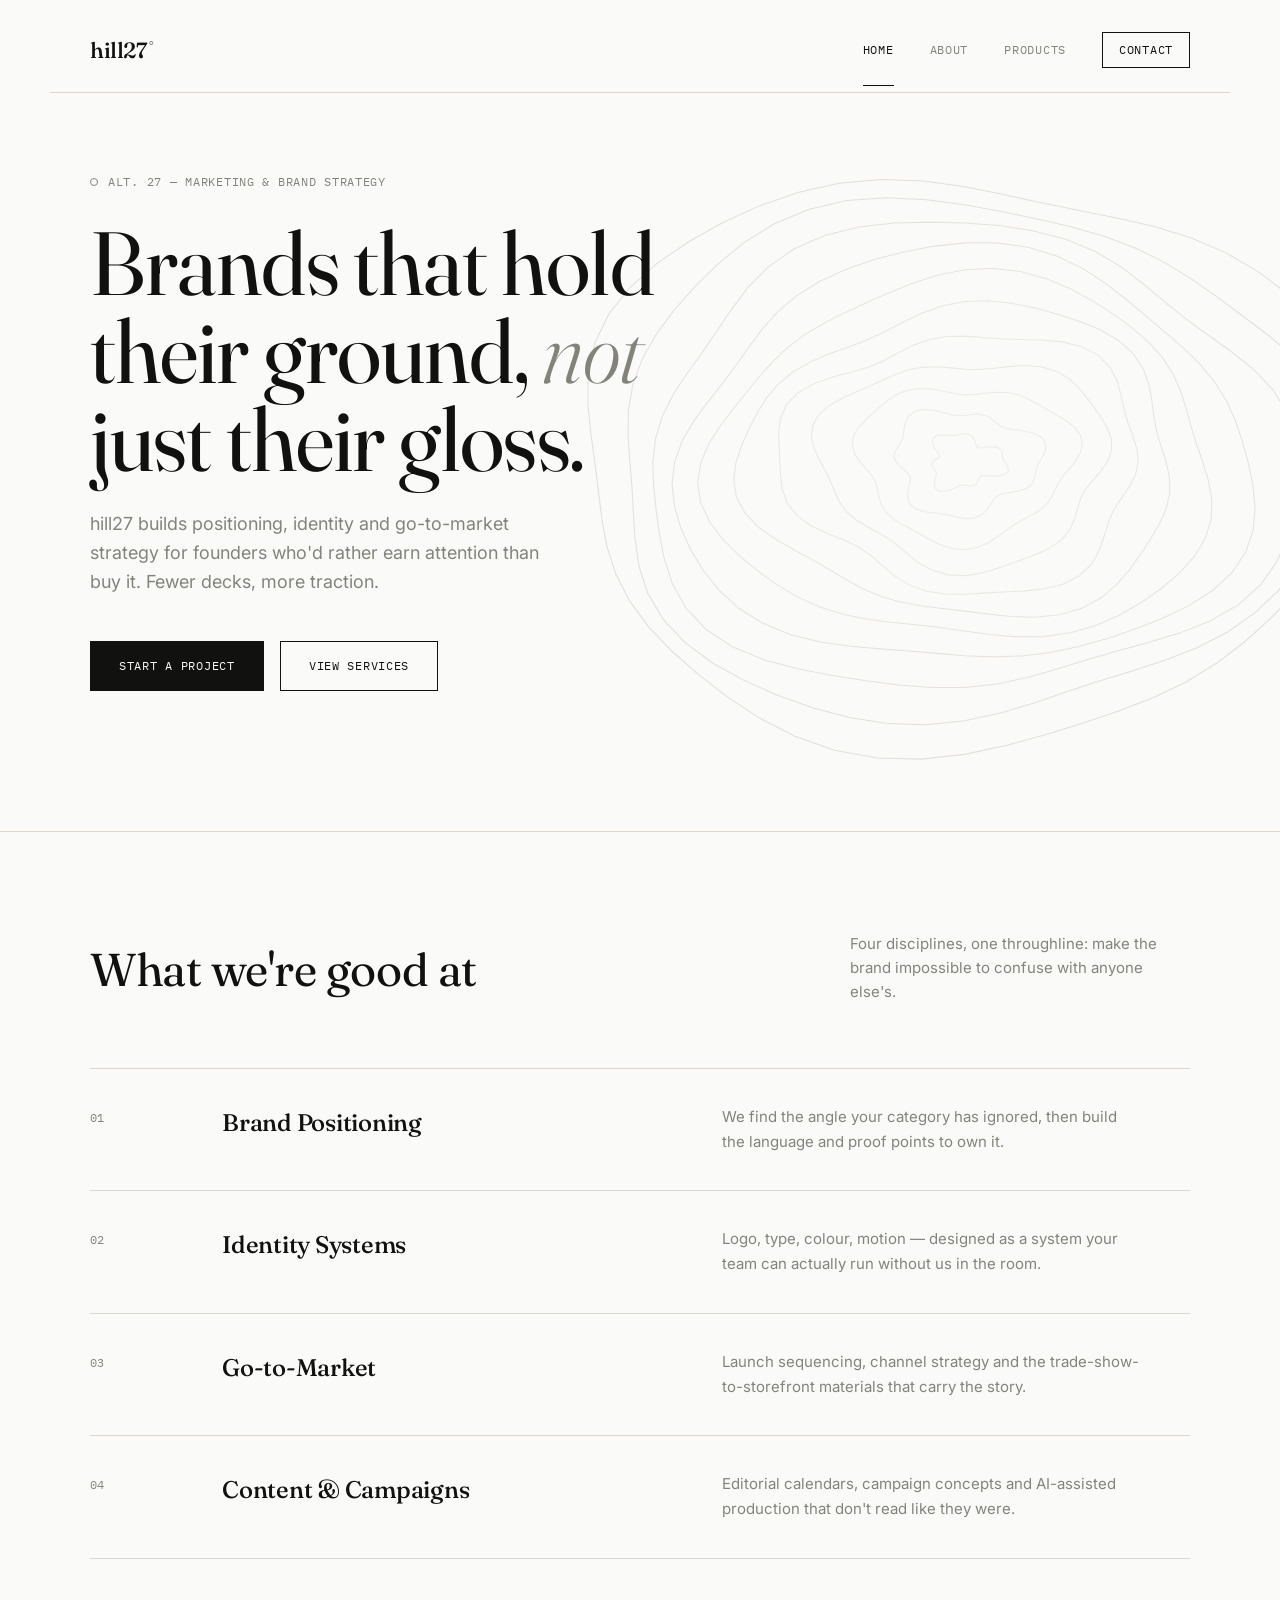
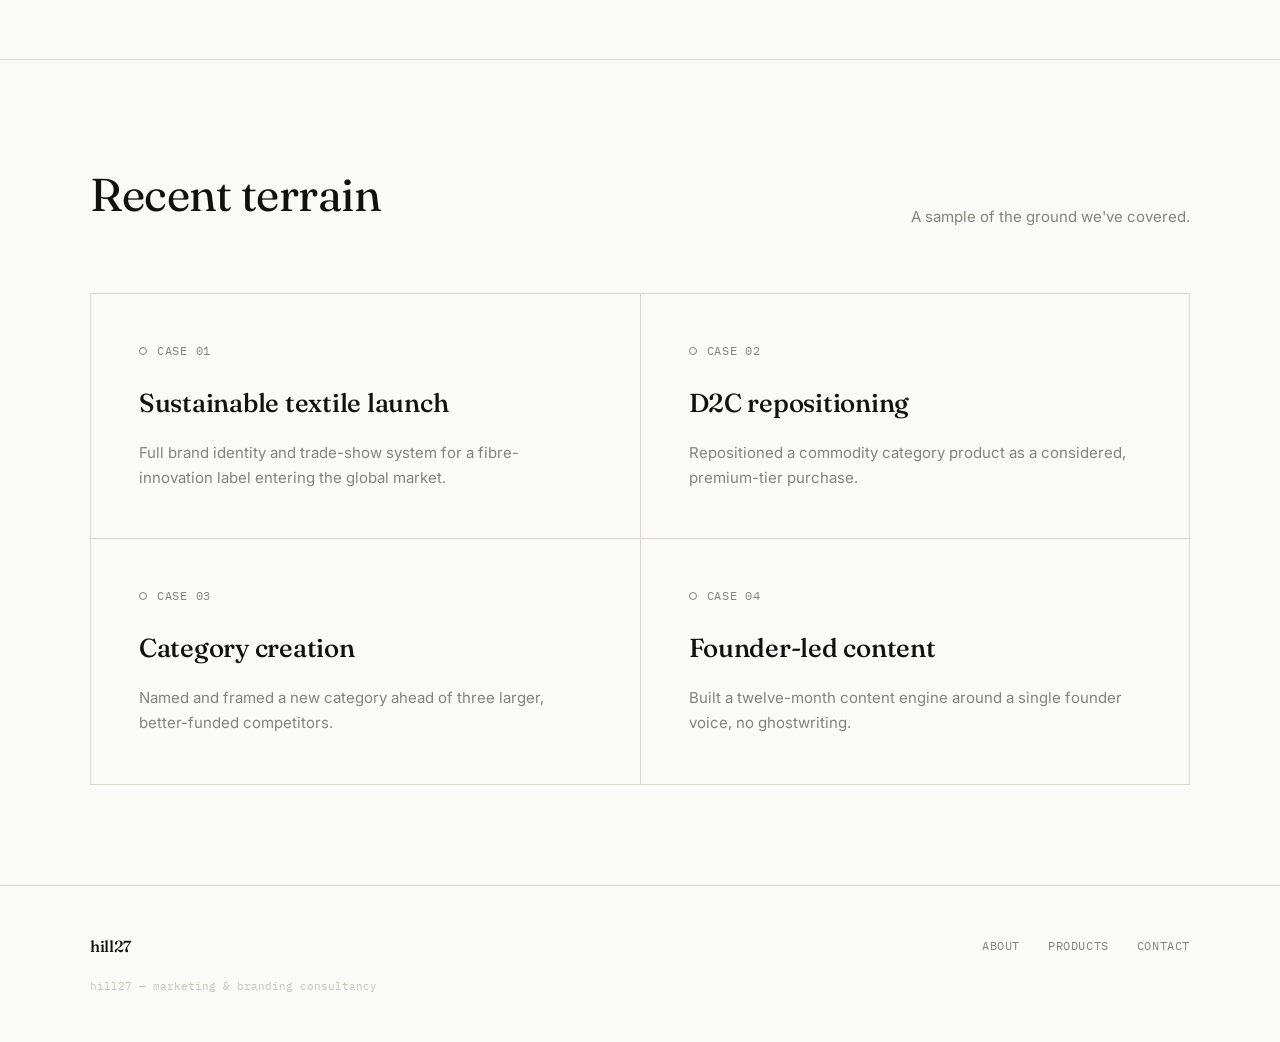
==== index.html @ 688a196d "Add files via upload" ====
<!DOCTYPE html>
<html lang="en">
<head>
<meta charset="UTF-8">
<meta name="viewport" content="width=device-width, initial-scale=1.0">
<title>hill27 — Marketing & Branding Consultancy</title>
<link rel="stylesheet" href="style.css">
</head>
<body>

<header>
  <div class="wrap header-row">
    <a href="index.html" class="mark">hill27<sup>°</sup></a>
    <nav>
      <a href="index.html" class="active">Home</a>
      <a href="about.html">About</a>
      <a href="products.html">Products</a>
      <a href="contact.html" class="cta">Contact</a>
    </nav>
  </div>
</header>

<section class="hero" style="border-top:none; padding-top:80px;">
  <div class="contours"></div>
  <div class="wrap hero-inner">
    <div class="elev">Alt. 27 — Marketing &amp; Brand Strategy</div>
    <h1>Brands that hold<br>their ground, <em>not</em><br>just their gloss.</h1>
    <p class="lede">hill27 builds positioning, identity and go-to-market strategy for founders who'd rather earn attention than buy it. Fewer decks, more traction.</p>
    <div class="hero-actions">
      <a href="contact.html" class="btn primary">Start a project</a>
      <a href="products.html" class="btn ghost">View services</a>
    </div>
  </div>
</section>

<section>
  <div class="wrap">
    <div class="section-head">
      <h2>What we're good at</h2>
      <p class="desc">Four disciplines, one throughline: make the brand impossible to confuse with anyone else's.</p>
    </div>
    <div class="rows">
      <div class="row">
        <div class="tag">01</div>
        <h3>Brand Positioning</h3>
        <p>We find the angle your category has ignored, then build the language and proof points to own it.</p>
      </div>
      <div class="row">
        <div class="tag">02</div>
        <h3>Identity Systems</h3>
        <p>Logo, type, colour, motion — designed as a system your team can actually run without us in the room.</p>
      </div>
      <div class="row">
        <div class="tag">03</div>
        <h3>Go-to-Market</h3>
        <p>Launch sequencing, channel strategy and the trade-show-to-storefront materials that carry the story.</p>
      </div>
      <div class="row">
        <div class="tag">04</div>
        <h3>Content & Campaigns</h3>
        <p>Editorial calendars, campaign concepts and AI-assisted production that don't read like they were.</p>
      </div>
    </div>
  </div>
</section>

<section>
  <div class="wrap">
    <div class="section-head">
      <h2>Recent terrain</h2>
      <p class="desc">A sample of the ground we've covered.</p>
    </div>
    <div class="products-grid">
      <div class="product-card">
        <div class="elev">Case 01</div>
        <h3>Sustainable textile launch</h3>
        <p>Full brand identity and trade-show system for a fibre-innovation label entering the global market.</p>
      </div>
      <div class="product-card">
        <div class="elev">Case 02</div>
        <h3>D2C repositioning</h3>
        <p>Repositioned a commodity category product as a considered, premium-tier purchase.</p>
      </div>
      <div class="product-card">
        <div class="elev">Case 03</div>
        <h3>Category creation</h3>
        <p>Named and framed a new category ahead of three larger, better-funded competitors.</p>
      </div>
      <div class="product-card">
        <div class="elev">Case 04</div>
        <h3>Founder-led content</h3>
        <p>Built a twelve-month content engine around a single founder voice, no ghostwriting.</p>
      </div>
    </div>
  </div>
</section>

<footer>
  <div class="wrap">
    <div class="footer-row">
      <a href="index.html" class="mark">hill27</a>
      <div class="footer-links">
        <a href="about.html">About</a>
        <a href="products.html">Products</a>
        <a href="contact.html">Contact</a>
      </div>
    </div>
    <div class="footer-note">hill27 — marketing &amp; branding consultancy</div>
  </div>
</footer>

<script src="contours.js"></script>
</body>
</html>
---- style.css ----
@import url('https://fonts.googleapis.com/css2?family=Fraunces:opsz,wght@9..144,300;9..144,400;9..144,500;9..144,600&family=Inter:wght@400;500;600&family=IBM+Plex+Mono:wght@400;500&display=swap');

:root{
  --ink:#111110;
  --paper:#FAFAF8;
  --paper-dim:#F1EFE8;
  --gray:#84837B;
  --gray-light:#C7C4BA;
  --line:#DAD7CC;
  --serif: 'Fraunces', serif;
  --sans: 'Inter', sans-serif;
  --mono: 'IBM Plex Mono', monospace;
}

*{ margin:0; padding:0; box-sizing:border-box; }

html{ scroll-behavior:smooth; }

body{
  background:var(--paper);
  color:var(--ink);
  font-family:var(--sans);
  font-size:16px;
  line-height:1.5;
  -webkit-font-smoothing:antialiased;
}

a{ color:inherit; text-decoration:none; }

.wrap{
  max-width:1180px;
  margin:0 auto;
  padding:0 40px;
}

/* ===== Topographic contour background ===== */
.contours{
  position:absolute;
  inset:0;
  overflow:hidden;
  pointer-events:none;
  z-index:0;
}
.contours svg{ width:100%; height:100%; display:block; }
.contours path{
  fill:none;
  stroke:var(--line);
  stroke-width:1;
}

/* ===== Header ===== */
header{
  position:relative;
  z-index:5;
  padding:32px 0 0;
}
.header-row{
  display:flex;
  justify-content:space-between;
  align-items:center;
  padding-bottom:24px;
  border-bottom:1px solid var(--line);
}
.mark{
  font-family:var(--serif);
  font-weight:500;
  font-size:22px;
  letter-spacing:-0.02em;
}
.mark sup{
  font-family:var(--mono);
  font-size:11px;
  font-weight:400;
  color:var(--gray);
  top:-0.6em;
  margin-left:2px;
}
nav{ display:flex; gap:36px; align-items:center; }
nav a{
  font-family:var(--mono);
  font-size:12px;
  letter-spacing:0.06em;
  text-transform:uppercase;
  color:var(--gray);
  transition:color .15s ease;
  position:relative;
}
nav a:hover, nav a.active{ color:var(--ink); }
nav a.active::after{
  content:'';
  position:absolute;
  left:0; right:0; bottom:-27px;
  height:1px;
  background:var(--ink);
}
nav a.cta{
  border:1px solid var(--ink);
  padding:8px 16px;
  color:var(--ink);
}
nav a.cta:hover{ background:var(--ink); color:var(--paper); }

/* ===== Elevation marker (signature structural device) ===== */
.elev{
  font-family:var(--mono);
  font-size:12px;
  letter-spacing:0.06em;
  color:var(--gray);
  display:flex;
  align-items:center;
  gap:10px;
  text-transform:uppercase;
}
.elev::before{
  content:'';
  width:6px; height:6px;
  border:1px solid var(--gray);
  border-radius:50%;
  display:inline-block;
}

/* ===== Hero ===== */
.hero{
  position:relative;
  padding:120px 0 140px;
  overflow:hidden;
}
.hero-inner{ position:relative; z-index:2; }
.hero .elev{ margin-bottom:28px; }
h1{
  font-family:var(--serif);
  font-weight:400;
  font-size:clamp(44px, 7vw, 92px);
  line-height:0.98;
  letter-spacing:-0.01em;
  max-width:900px;
}
h1 em{ font-style:italic; font-weight:300; color:var(--gray); }
.hero p.lede{
  font-size:18px;
  color:var(--gray);
  max-width:480px;
  margin-top:28px;
  line-height:1.6;
}
.hero-actions{
  margin-top:44px;
  display:flex;
  gap:16px;
}
.btn{
  font-family:var(--mono);
  font-size:12px;
  letter-spacing:0.06em;
  text-transform:uppercase;
  padding:15px 28px;
  border:1px solid var(--ink);
  display:inline-block;
  transition:all .15s ease;
}
.btn.primary{ background:var(--ink); color:var(--paper); }
.btn.primary:hover{ background:transparent; color:var(--ink); }
.btn.ghost:hover{ background:var(--ink); color:var(--paper); }

/* ===== Sections ===== */
section{ position:relative; padding:100px 0; border-top:1px solid var(--line); }
.section-head{
  display:flex;
  justify-content:space-between;
  align-items:flex-end;
  margin-bottom:64px;
  gap:40px;
}
.section-head h2{
  font-family:var(--serif);
  font-weight:400;
  font-size:clamp(30px, 4vw, 46px);
  letter-spacing:-0.01em;
}
.section-head .desc{
  color:var(--gray);
  max-width:340px;
  font-size:15px;
  line-height:1.6;
}

/* ===== Grid rows (used for lists: services, values, contact info) ===== */
.rows{ border-top:1px solid var(--line); }
.row{
  display:grid;
  grid-template-columns:100px 1fr 1fr;
  gap:32px;
  padding:36px 0;
  border-bottom:1px solid var(--line);
}
.row .tag{
  font-family:var(--mono);
  font-size:12px;
  color:var(--gray);
  padding-top:4px;
}
.row h3{
  font-family:var(--serif);
  font-weight:500;
  font-size:24px;
  letter-spacing:-0.01em;
}
.row p{ color:var(--gray); font-size:15px; line-height:1.65; max-width:420px; }

/* ===== Product cards ===== */
.products-grid{
  display:grid;
  grid-template-columns:repeat(2,1fr);
  gap:1px;
  background:var(--line);
  border:1px solid var(--line);
}
.product-card{
  background:var(--paper);
  padding:48px;
  display:flex;
  flex-direction:column;
  gap:18px;
}
.product-card .elev{ margin-bottom:6px; }
.product-card h3{
  font-family:var(--serif);
  font-weight:500;
  font-size:26px;
  letter-spacing:-0.01em;
}
.product-card p{ color:var(--gray); font-size:15px; line-height:1.65; }
.product-card .price{
  margin-top:auto;
  font-family:var(--mono);
  font-size:13px;
  color:var(--ink);
  padding-top:18px;
  border-top:1px solid var(--line);
}

/* ===== About page specifics ===== */
.stat-row{
  display:grid;
  grid-template-columns:repeat(3,1fr);
  gap:40px;
  padding-top:56px;
}
.stat{ border-top:1px solid var(--ink); padding-top:16px; }
.stat .num{
  font-family:var(--serif);
  font-size:46px;
  letter-spacing:-0.02em;
}
.stat .label{
  font-family:var(--mono);
  font-size:12px;
  color:var(--gray);
  text-transform:uppercase;
  letter-spacing:0.05em;
  margin-top:6px;
}

.prose{ max-width:640px; }
.prose p{ margin-bottom:22px; font-size:16px; line-height:1.75; color:#3a3a37; }
.prose p:last-child{ margin-bottom:0; }

/* ===== Contact ===== */
.contact-grid{
  display:grid;
  grid-template-columns:1fr 1fr;
  gap:80px;
}
.field{ margin-bottom:28px; }
.field label{
  display:block;
  font-family:var(--mono);
  font-size:12px;
  text-transform:uppercase;
  letter-spacing:0.06em;
  color:var(--gray);
  margin-bottom:10px;
}
.field input, .field textarea{
  width:100%;
  border:none;
  border-bottom:1px solid var(--line);
  background:transparent;
  font-family:var(--sans);
  font-size:16px;
  padding:10px 0;
  color:var(--ink);
  outline:none;
  transition:border-color .15s ease;
}
.field input:focus, .field textarea:focus{ border-color:var(--ink); }
.field textarea{ resize:vertical; min-height:100px; }

.info-line{
  display:flex;
  justify-content:space-between;
  padding:20px 0;
  border-bottom:1px solid var(--line);
}
.info-line .label{
  font-family:var(--mono);
  font-size:12px;
  text-transform:uppercase;
  color:var(--gray);
  letter-spacing:0.05em;
}
.info-line .val{ font-family:var(--serif); font-size:18px; }

/* ===== Footer ===== */
footer{
  border-top:1px solid var(--line);
  padding:48px 0;
}
.footer-row{
  display:flex;
  justify-content:space-between;
  align-items:center;
  flex-wrap:wrap;
  gap:20px;
}
.footer-row .mark{ font-size:16px; }
.footer-links{ display:flex; gap:28px; }
.footer-links a{
  font-family:var(--mono);
  font-size:12px;
  color:var(--gray);
  text-transform:uppercase;
  letter-spacing:0.05em;
}
.footer-links a:hover{ color:var(--ink); }
.footer-note{
  font-family:var(--mono);
  font-size:11px;
  color:var(--gray-light);
  margin-top:20px;
}

/* ===== Responsive ===== */
@media (max-width:820px){
  .wrap{ padding:0 24px; }
  nav{ gap:20px; }
  .row{ grid-template-columns:60px 1fr; }
  .row p{ grid-column:2; }
  .products-grid{ grid-template-columns:1fr; }
  .contact-grid{ grid-template-columns:1fr; gap:48px; }
  .stat-row{ grid-template-columns:1fr; gap:24px; }
  .section-head{ flex-direction:column; align-items:flex-start; }
}

@media (prefers-reduced-motion: reduce){
  html{ scroll-behavior:auto; }
  *{ transition:none !important; }
}
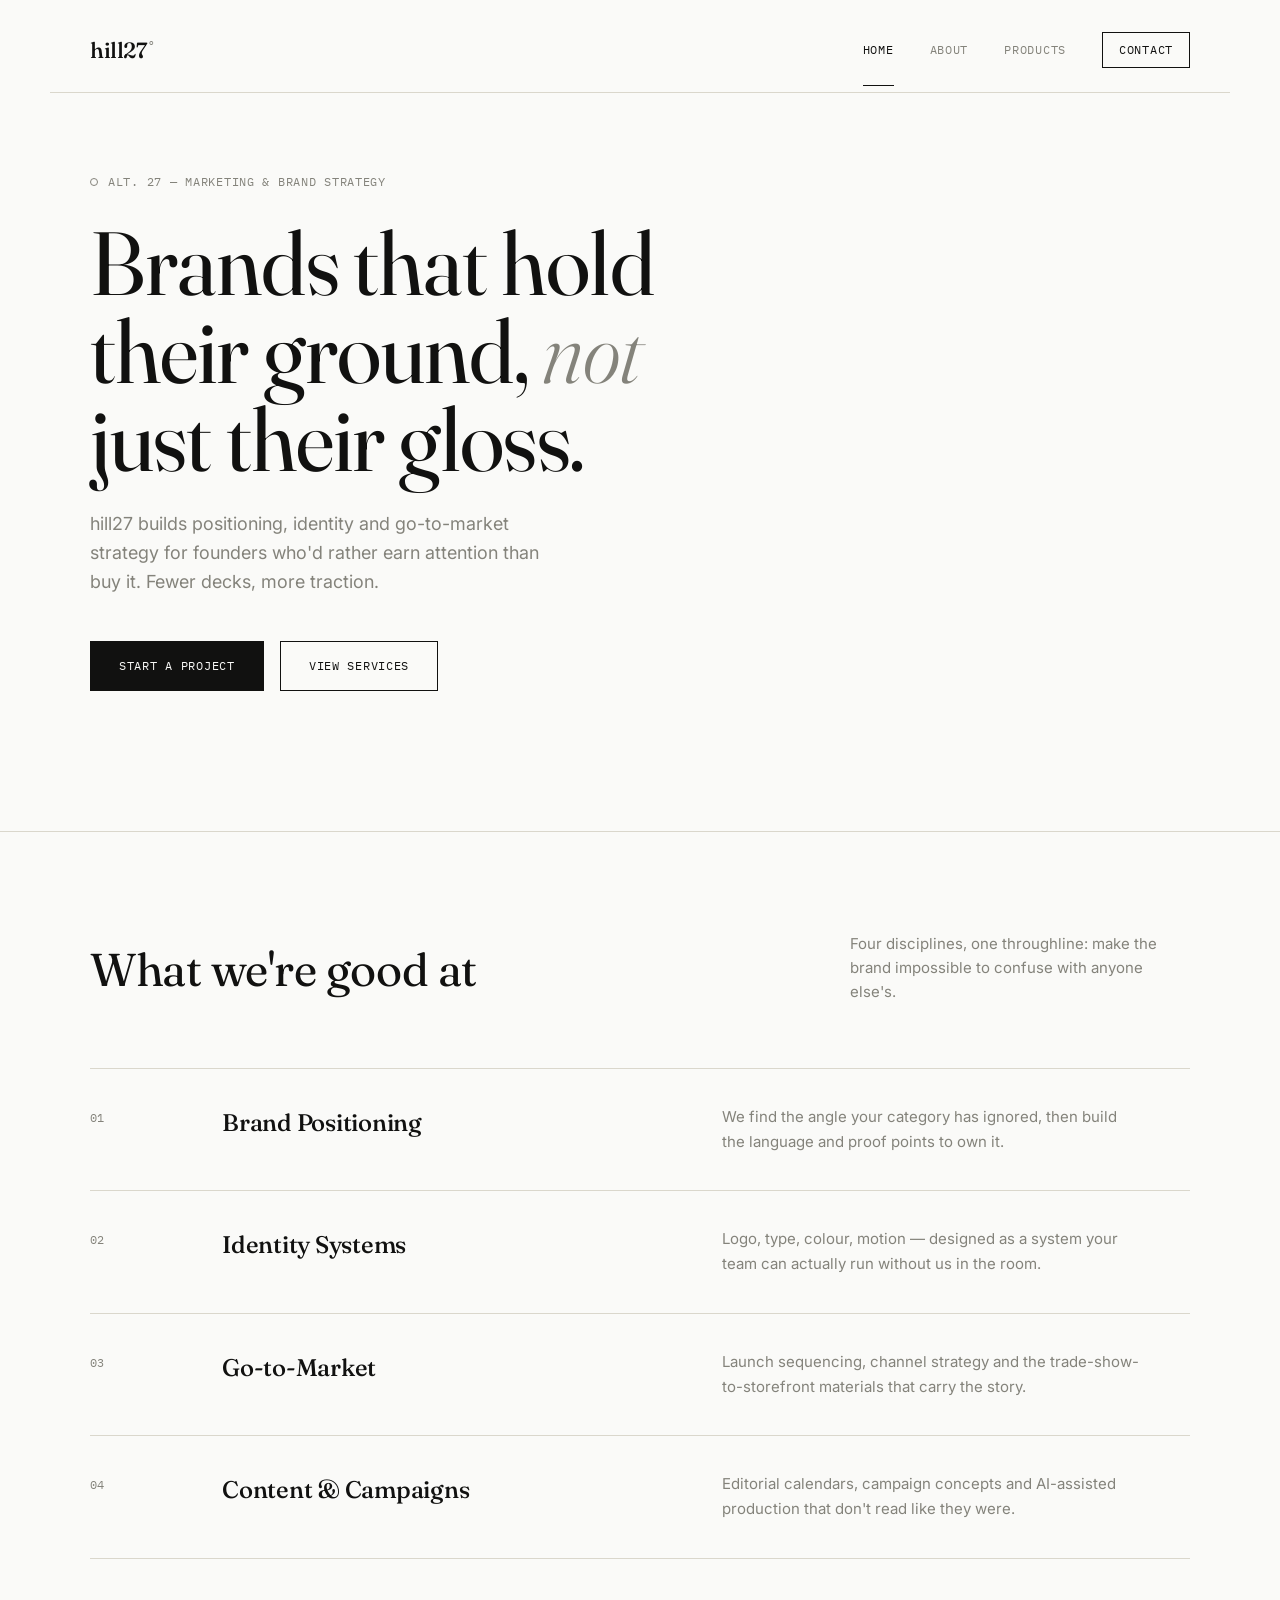
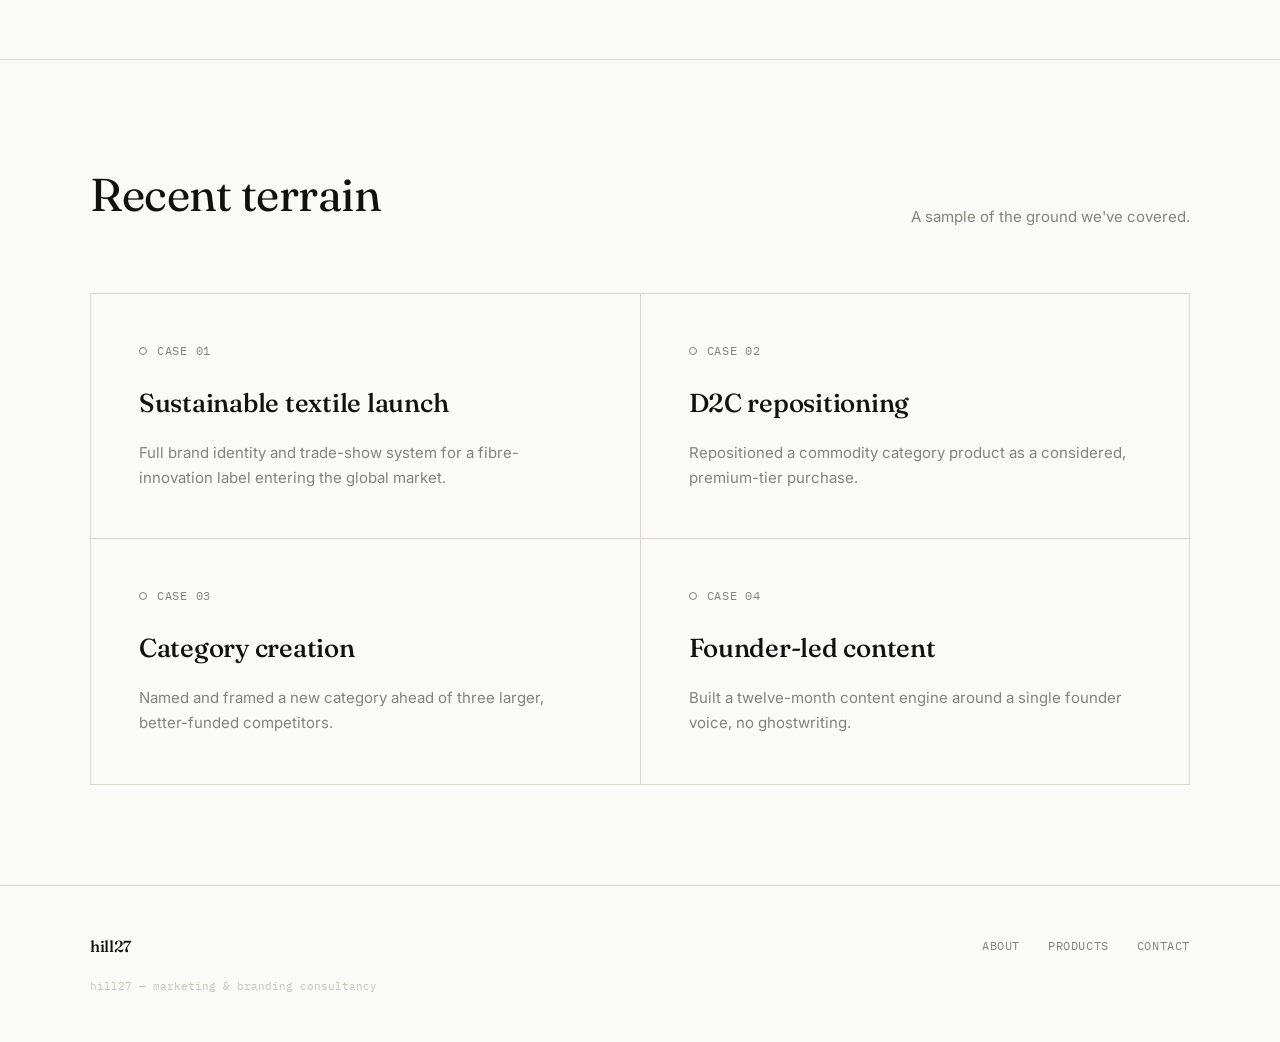
==== commit f732ceb2: "Update index.html" ====
--- a/index.html
+++ b/index.html
@@ -112,3 +112,4 @@
 <script src="contours.js"></script>
 </body>
 </html>
+ 
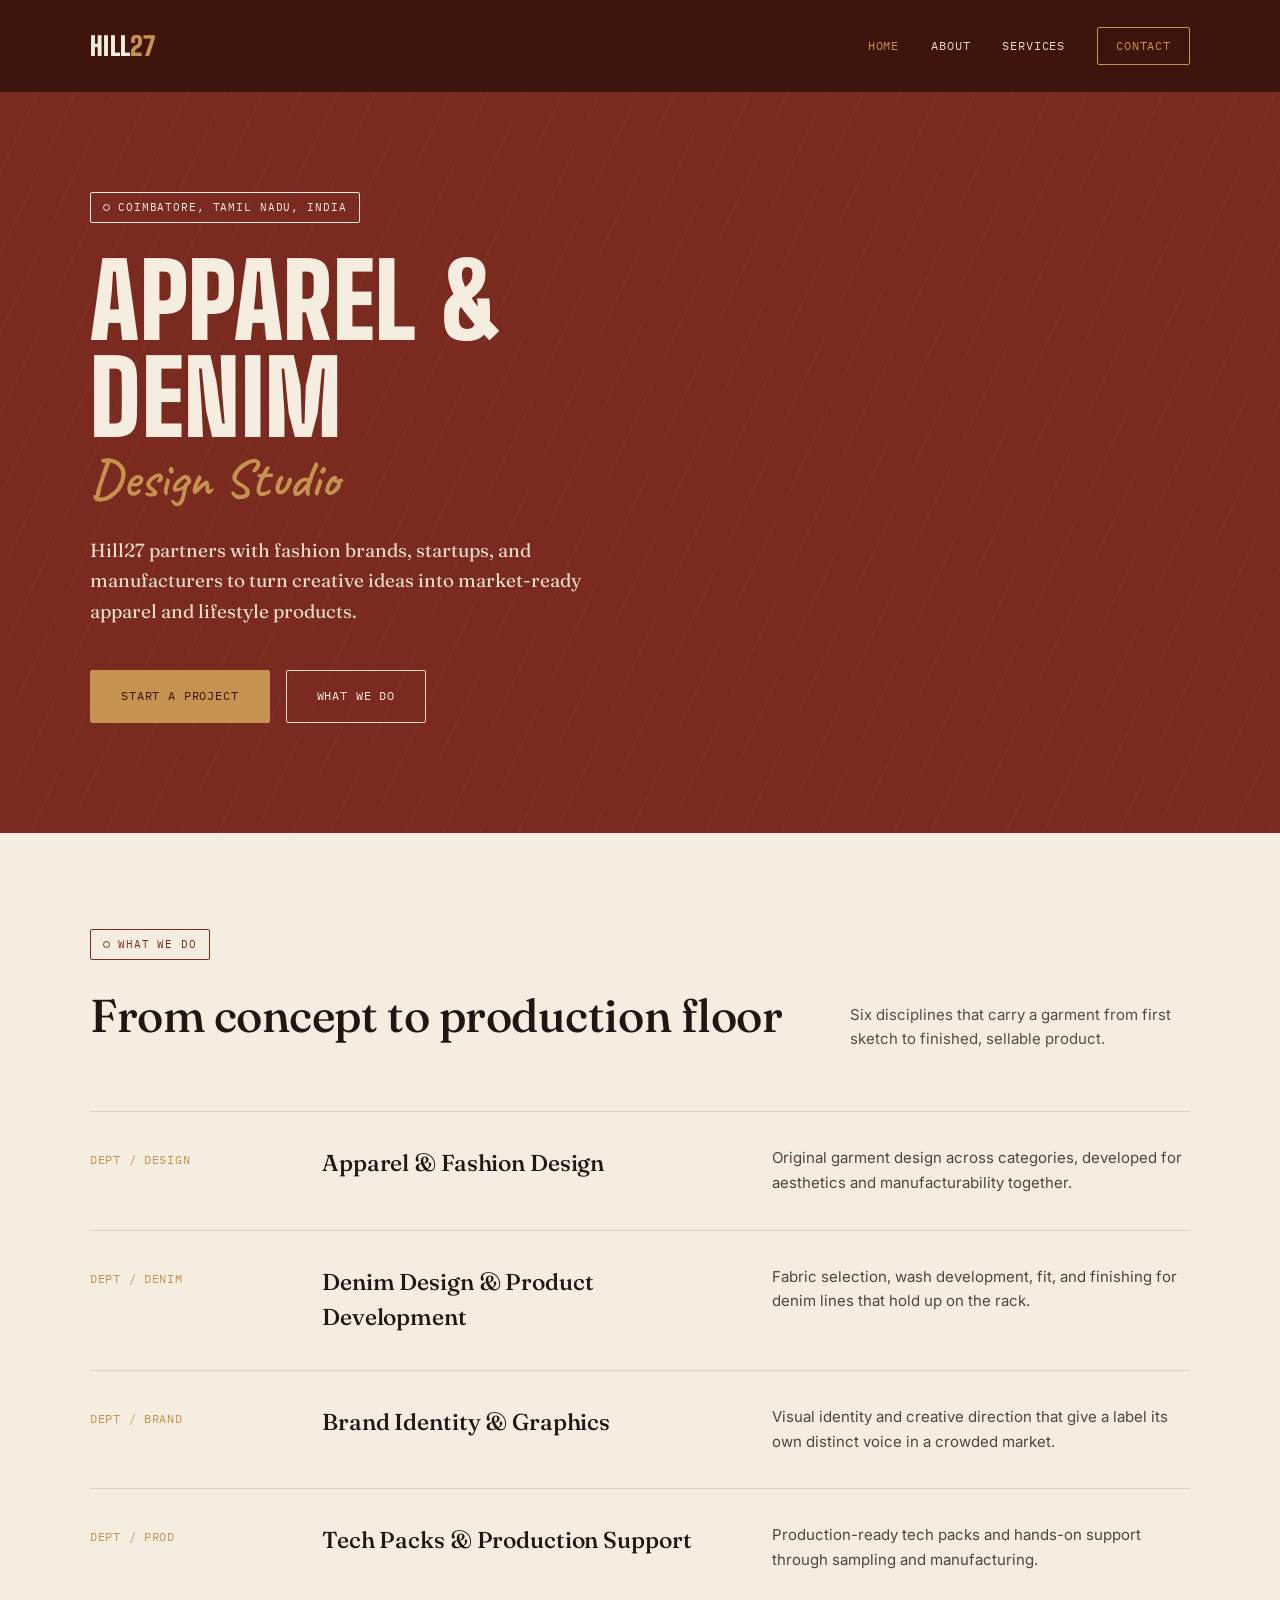
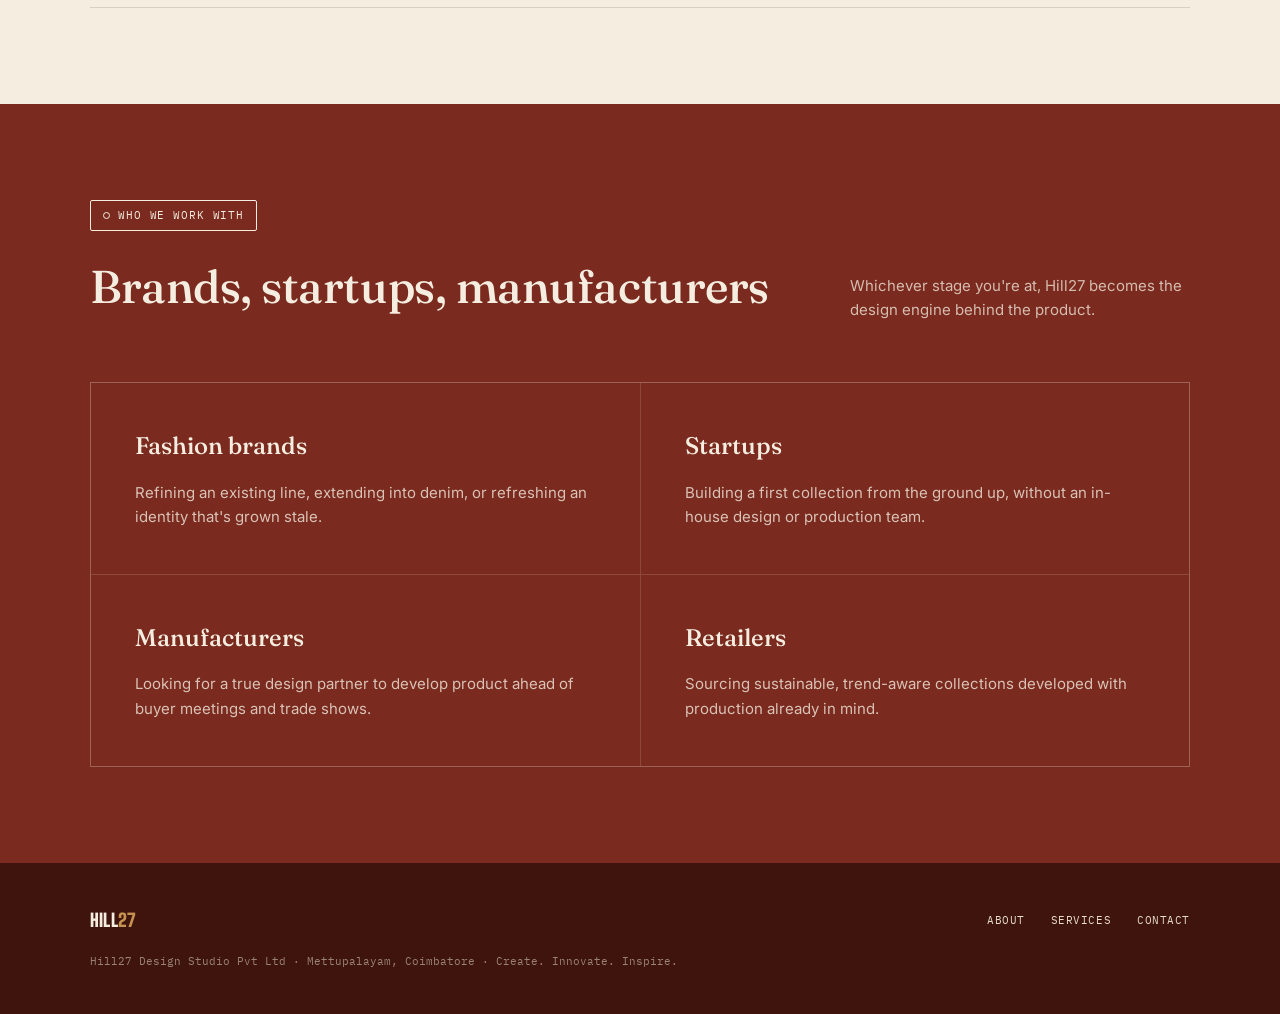
==== commit 1f5a1964: "Add files via upload" ====
--- a/index.html
+++ b/index.html
@@ -3,93 +3,95 @@
 <head>
 <meta charset="UTF-8">
 <meta name="viewport" content="width=device-width, initial-scale=1.0">
-<title>hill27 — Marketing & Branding Consultancy</title>
+<title>Hill27 Design Studio — Apparel &amp; Denim Design, Coimbatore</title>
 <link rel="stylesheet" href="style.css">
 </head>
 <body>
 
 <header>
   <div class="wrap header-row">
-    <a href="index.html" class="mark">hill27<sup>°</sup></a>
+    <a href="index.html" class="mark">HILL<span class="num">27</span></a>
     <nav>
       <a href="index.html" class="active">Home</a>
       <a href="about.html">About</a>
-      <a href="products.html">Products</a>
+      <a href="services.html">Services</a>
       <a href="contact.html" class="cta">Contact</a>
     </nav>
   </div>
 </header>
 
-<section class="hero" style="border-top:none; padding-top:80px;">
-  <div class="contours"></div>
+<section class="hero">
+  <div class="hero-texture"></div>
   <div class="wrap hero-inner">
-    <div class="elev">Alt. 27 — Marketing &amp; Brand Strategy</div>
-    <h1>Brands that hold<br>their ground, <em>not</em><br>just their gloss.</h1>
-    <p class="lede">hill27 builds positioning, identity and go-to-market strategy for founders who'd rather earn attention than buy it. Fewer decks, more traction.</p>
+    <div class="tag on-dark">Coimbatore, Tamil Nadu, India</div>
+    <h1>Apparel &amp;<br>Denim<span class="script">Design Studio</span></h1>
+    <p class="lede">Hill27 partners with fashion brands, startups, and manufacturers to turn creative ideas into market-ready apparel and lifestyle products.</p>
     <div class="hero-actions">
       <a href="contact.html" class="btn primary">Start a project</a>
-      <a href="products.html" class="btn ghost">View services</a>
+      <a href="services.html" class="btn ghost">What we do</a>
     </div>
   </div>
 </section>
 
-<section>
+<section class="on-cream">
   <div class="wrap">
     <div class="section-head">
-      <h2>What we're good at</h2>
-      <p class="desc">Four disciplines, one throughline: make the brand impossible to confuse with anyone else's.</p>
+      <div>
+        <div class="tag on-light">What we do</div>
+        <h2>From concept to production floor</h2>
+      </div>
+      <p class="desc">Six disciplines that carry a garment from first sketch to finished, sellable product.</p>
     </div>
-    <div class="rows">
-      <div class="row">
-        <div class="tag">01</div>
-        <h3>Brand Positioning</h3>
-        <p>We find the angle your category has ignored, then build the language and proof points to own it.</p>
+    <div class="spec-list">
+      <div class="spec-row">
+        <div class="code">DEPT / DESIGN</div>
+        <h3>Apparel &amp; Fashion Design</h3>
+        <p>Original garment design across categories, developed for aesthetics and manufacturability together.</p>
       </div>
-      <div class="row">
-        <div class="tag">02</div>
-        <h3>Identity Systems</h3>
-        <p>Logo, type, colour, motion — designed as a system your team can actually run without us in the room.</p>
+      <div class="spec-row">
+        <div class="code">DEPT / DENIM</div>
+        <h3>Denim Design &amp; Product Development</h3>
+        <p>Fabric selection, wash development, fit, and finishing for denim lines that hold up on the rack.</p>
       </div>
-      <div class="row">
-        <div class="tag">03</div>
-        <h3>Go-to-Market</h3>
-        <p>Launch sequencing, channel strategy and the trade-show-to-storefront materials that carry the story.</p>
+      <div class="spec-row">
+        <div class="code">DEPT / BRAND</div>
+        <h3>Brand Identity &amp; Graphics</h3>
+        <p>Visual identity and creative direction that give a label its own distinct voice in a crowded market.</p>
       </div>
-      <div class="row">
-        <div class="tag">04</div>
-        <h3>Content & Campaigns</h3>
-        <p>Editorial calendars, campaign concepts and AI-assisted production that don't read like they were.</p>
+      <div class="spec-row">
+        <div class="code">DEPT / PROD</div>
+        <h3>Tech Packs &amp; Production Support</h3>
+        <p>Production-ready tech packs and hands-on support through sampling and manufacturing.</p>
       </div>
     </div>
   </div>
 </section>
 
-<section>
+<section class="on-maroon">
   <div class="wrap">
     <div class="section-head">
-      <h2>Recent terrain</h2>
-      <p class="desc">A sample of the ground we've covered.</p>
+      <div>
+        <div class="tag on-dark">Who we work with</div>
+        <h2>Brands, startups, manufacturers</h2>
+      </div>
+      <p class="desc">Whichever stage you're at, Hill27 becomes the design engine behind the product.</p>
     </div>
-    <div class="products-grid">
-      <div class="product-card">
-        <div class="elev">Case 01</div>
-        <h3>Sustainable textile launch</h3>
-        <p>Full brand identity and trade-show system for a fibre-innovation label entering the global market.</p>
+    <div class="card-grid">
+      <div class="card">
+        <h3>Fashion brands</h3>
+        <p>Refining an existing line, extending into denim, or refreshing an identity that's grown stale.</p>
       </div>
-      <div class="product-card">
-        <div class="elev">Case 02</div>
-        <h3>D2C repositioning</h3>
-        <p>Repositioned a commodity category product as a considered, premium-tier purchase.</p>
+      <div class="card">
+        <h3>Startups</h3>
+        <p>Building a first collection from the ground up, without an in-house design or production team.</p>
       </div>
-      <div class="product-card">
-        <div class="elev">Case 03</div>
-        <h3>Category creation</h3>
-        <p>Named and framed a new category ahead of three larger, better-funded competitors.</p>
+      <div class="card">
+        <h3>Manufacturers</h3>
+        <p>Looking for a true design partner to develop product ahead of buyer meetings and trade shows.</p>
       </div>
-      <div class="product-card">
-        <div class="elev">Case 04</div>
-        <h3>Founder-led content</h3>
-        <p>Built a twelve-month content engine around a single founder voice, no ghostwriting.</p>
+      <div class="card">
+        <h3>Retailers</h3>
+        <p>Sourcing sustainable, trend-aware collections developed with production already in mind.</p>
       </div>
     </div>
   </div>
@@ -98,18 +100,16 @@
 <footer>
   <div class="wrap">
     <div class="footer-row">
-      <a href="index.html" class="mark">hill27</a>
+      <a href="index.html" class="mark">HILL<span class="num">27</span></a>
       <div class="footer-links">
         <a href="about.html">About</a>
-        <a href="products.html">Products</a>
+        <a href="services.html">Services</a>
         <a href="contact.html">Contact</a>
       </div>
     </div>
-    <div class="footer-note">hill27 — marketing &amp; branding consultancy</div>
+    <div class="footer-note">Hill27 Design Studio Pvt Ltd · Mettupalayam, Coimbatore · Create. Innovate. Inspire.</div>
   </div>
 </footer>
 
-<script src="contours.js"></script>
 </body>
 </html>
- 
--- a/style.css
+++ b/style.css
@@ -1,290 +1,263 @@
-@import url('https://fonts.googleapis.com/css2?family=Fraunces:opsz,wght@9..144,300;9..144,400;9..144,500;9..144,600&family=Inter:wght@400;500;600&family=IBM+Plex+Mono:wght@400;500&display=swap');
+@import url('https://fonts.googleapis.com/css2?family=Big+Shoulders+Display:wght@500;700;900&family=Fraunces:opsz,wght@9..144,400;9..144,500&family=Caveat:wght@500;600&family=Inter:wght@400;500;600&family=IBM+Plex+Mono:wght@400;500&display=swap');
 
 :root{
-  --ink:#111110;
-  --paper:#FAFAF8;
-  --paper-dim:#F1EFE8;
-  --gray:#84837B;
-  --gray-light:#C7C4BA;
-  --line:#DAD7CC;
-  --serif: 'Fraunces', serif;
-  --sans: 'Inter', sans-serif;
-  --mono: 'IBM Plex Mono', monospace;
+  --maroon:#7A2A1E;
+  --maroon-deep:#5A1E15;
+  --maroon-darker:#3E140D;
+  --cream:#F4EDE0;
+  --cream-dim:#E7DCC8;
+  --ink:#211712;
+  --gold:#C6924F;
+  --denim:#37495C;
+  --display:'Big Shoulders Display', sans-serif;
+  --serif:'Fraunces', serif;
+  --script:'Caveat', cursive;
+  --sans:'Inter', sans-serif;
+  --mono:'IBM Plex Mono', monospace;
 }
 
 *{ margin:0; padding:0; box-sizing:border-box; }
-
 html{ scroll-behavior:smooth; }
 
 body{
-  background:var(--paper);
+  background:var(--cream);
   color:var(--ink);
   font-family:var(--sans);
   font-size:16px;
-  line-height:1.5;
+  line-height:1.55;
   -webkit-font-smoothing:antialiased;
 }
 
 a{ color:inherit; text-decoration:none; }
 
-.wrap{
-  max-width:1180px;
-  margin:0 auto;
-  padding:0 40px;
-}
-
-/* ===== Topographic contour background ===== */
-.contours{
-  position:absolute;
-  inset:0;
-  overflow:hidden;
-  pointer-events:none;
-  z-index:0;
-}
-.contours svg{ width:100%; height:100%; display:block; }
-.contours path{
-  fill:none;
-  stroke:var(--line);
-  stroke-width:1;
-}
+.wrap{ max-width:1180px; margin:0 auto; padding:0 40px; }
+
+/* ===== Garment tag (signature structural device) ===== */
+.tag{
+  display:inline-flex;
+  align-items:center;
+  gap:8px;
+  font-family:var(--mono);
+  font-size:11px;
+  letter-spacing:0.08em;
+  text-transform:uppercase;
+  padding:6px 12px;
+  border:1px solid currentColor;
+  border-radius:2px;
+  position:relative;
+}
+.tag::before{
+  content:'';
+  width:5px; height:5px;
+  border-radius:50%;
+  border:1px solid currentColor;
+  flex-shrink:0;
+}
+.tag.on-dark{ color:var(--cream); }
+.tag.on-light{ color:var(--maroon); }
 
 /* ===== Header ===== */
 header{
-  position:relative;
-  z-index:5;
-  padding:32px 0 0;
+  background:var(--maroon-darker);
+  padding:26px 0;
 }
 .header-row{
   display:flex;
   justify-content:space-between;
   align-items:center;
-  padding-bottom:24px;
-  border-bottom:1px solid var(--line);
 }
 .mark{
+  font-family:var(--display);
+  font-weight:900;
+  font-size:26px;
+  letter-spacing:0.01em;
+  color:var(--cream);
+  text-transform:uppercase;
+}
+.mark .num{ color:var(--gold); }
+nav{ display:flex; gap:32px; align-items:center; }
+nav a{
+  font-family:var(--mono);
+  font-size:12px;
+  letter-spacing:0.07em;
+  text-transform:uppercase;
+  color:var(--cream-dim);
+  transition:color .15s ease;
+}
+nav a:hover, nav a.active{ color:var(--gold); }
+nav a.cta{
+  border:1px solid var(--gold);
+  color:var(--gold);
+  padding:9px 18px;
+  border-radius:2px;
+}
+nav a.cta:hover{ background:var(--gold); color:var(--maroon-darker); }
+
+/* ===== Hero ===== */
+.hero{
+  background:var(--maroon);
+  color:var(--cream);
+  position:relative;
+  overflow:hidden;
+  padding:100px 0 110px;
+}
+.hero-texture{
+  position:absolute; inset:0;
+  background-image:
+    repeating-linear-gradient(115deg, rgba(244,237,224,0.035) 0px, rgba(244,237,224,0.035) 1px, transparent 1px, transparent 34px);
+  pointer-events:none;
+}
+.hero-inner{ position:relative; z-index:2; }
+.hero .tag{ margin-bottom:30px; }
+.hero h1{
+  font-family:var(--display);
+  font-weight:900;
+  font-size:clamp(48px, 8vw, 108px);
+  line-height:0.94;
+  letter-spacing:0.005em;
+  text-transform:uppercase;
+  max-width:900px;
+}
+.hero h1 .script{
+  display:block;
+  font-family:var(--script);
+  font-weight:600;
+  text-transform:none;
+  font-size:0.52em;
+  color:var(--gold);
+  letter-spacing:0;
+  line-height:1;
+  margin:6px 0;
+}
+.hero p.lede{
+  font-family:var(--serif);
+  font-size:19px;
+  color:var(--cream-dim);
+  max-width:520px;
+  margin-top:30px;
+  line-height:1.6;
+}
+.hero-actions{ margin-top:44px; display:flex; gap:16px; flex-wrap:wrap; }
+.btn{
+  font-family:var(--mono);
+  font-size:12px;
+  letter-spacing:0.07em;
+  text-transform:uppercase;
+  padding:16px 30px;
+  border-radius:2px;
+  display:inline-block;
+  transition:all .15s ease;
+  border:1px solid var(--gold);
+}
+.btn.primary{ background:var(--gold); color:var(--maroon-darker); }
+.btn.primary:hover{ background:transparent; color:var(--gold); }
+.btn.ghost{ color:var(--cream); border-color:var(--cream-dim); }
+.btn.ghost:hover{ border-color:var(--gold); color:var(--gold); }
+
+/* ===== Sections ===== */
+section{ padding:96px 0; }
+section.on-cream{ background:var(--cream); color:var(--ink); }
+section.on-dim{ background:var(--cream-dim); color:var(--ink); }
+section.on-maroon{ background:var(--maroon); color:var(--cream); }
+
+.section-head{
+  display:flex;
+  justify-content:space-between;
+  align-items:flex-end;
+  gap:40px;
+  margin-bottom:60px;
+}
+.section-head .tag{ margin-bottom:20px; }
+.section-head h2{
   font-family:var(--serif);
   font-weight:500;
-  font-size:22px;
-  letter-spacing:-0.02em;
-}
-.mark sup{
-  font-family:var(--mono);
-  font-size:11px;
-  font-weight:400;
-  color:var(--gray);
-  top:-0.6em;
-  margin-left:2px;
-}
-nav{ display:flex; gap:36px; align-items:center; }
-nav a{
-  font-family:var(--mono);
-  font-size:12px;
-  letter-spacing:0.06em;
-  text-transform:uppercase;
-  color:var(--gray);
-  transition:color .15s ease;
-  position:relative;
-}
-nav a:hover, nav a.active{ color:var(--ink); }
-nav a.active::after{
-  content:'';
-  position:absolute;
-  left:0; right:0; bottom:-27px;
-  height:1px;
-  background:var(--ink);
-}
-nav a.cta{
-  border:1px solid var(--ink);
-  padding:8px 16px;
-  color:var(--ink);
-}
-nav a.cta:hover{ background:var(--ink); color:var(--paper); }
-
-/* ===== Elevation marker (signature structural device) ===== */
-.elev{
-  font-family:var(--mono);
-  font-size:12px;
-  letter-spacing:0.06em;
-  color:var(--gray);
-  display:flex;
-  align-items:center;
-  gap:10px;
-  text-transform:uppercase;
-}
-.elev::before{
-  content:'';
-  width:6px; height:6px;
-  border:1px solid var(--gray);
-  border-radius:50%;
-  display:inline-block;
-}
-
-/* ===== Hero ===== */
-.hero{
-  position:relative;
-  padding:120px 0 140px;
-  overflow:hidden;
-}
-.hero-inner{ position:relative; z-index:2; }
-.hero .elev{ margin-bottom:28px; }
-h1{
-  font-family:var(--serif);
-  font-weight:400;
-  font-size:clamp(44px, 7vw, 92px);
-  line-height:0.98;
-  letter-spacing:-0.01em;
-  max-width:900px;
-}
-h1 em{ font-style:italic; font-weight:300; color:var(--gray); }
-.hero p.lede{
-  font-size:18px;
-  color:var(--gray);
-  max-width:480px;
-  margin-top:28px;
-  line-height:1.6;
-}
-.hero-actions{
-  margin-top:44px;
-  display:flex;
-  gap:16px;
-}
-.btn{
-  font-family:var(--mono);
-  font-size:12px;
-  letter-spacing:0.06em;
-  text-transform:uppercase;
-  padding:15px 28px;
-  border:1px solid var(--ink);
-  display:inline-block;
-  transition:all .15s ease;
-}
-.btn.primary{ background:var(--ink); color:var(--paper); }
-.btn.primary:hover{ background:transparent; color:var(--ink); }
-.btn.ghost:hover{ background:var(--ink); color:var(--paper); }
-
-/* ===== Sections ===== */
-section{ position:relative; padding:100px 0; border-top:1px solid var(--line); }
-.section-head{
-  display:flex;
-  justify-content:space-between;
-  align-items:flex-end;
-  margin-bottom:64px;
-  gap:40px;
-}
-.section-head h2{
-  font-family:var(--serif);
-  font-weight:400;
   font-size:clamp(30px, 4vw, 46px);
   letter-spacing:-0.01em;
 }
 .section-head .desc{
-  color:var(--gray);
   max-width:340px;
   font-size:15px;
   line-height:1.6;
-}
-
-/* ===== Grid rows (used for lists: services, values, contact info) ===== */
-.rows{ border-top:1px solid var(--line); }
-.row{
+  opacity:0.75;
+}
+
+/* ===== Service / spec rows (tech-pack style) ===== */
+.spec-list{ border-top:1px solid rgba(0,0,0,0.12); }
+.on-maroon .spec-list{ border-top-color:rgba(244,237,224,0.18); }
+.spec-row{
   display:grid;
-  grid-template-columns:100px 1fr 1fr;
+  grid-template-columns:200px 1fr 1fr;
   gap:32px;
-  padding:36px 0;
-  border-bottom:1px solid var(--line);
-}
-.row .tag{
+  padding:34px 0;
+  border-bottom:1px solid rgba(0,0,0,0.12);
+}
+.on-maroon .spec-row{ border-bottom-color:rgba(244,237,224,0.18); }
+.spec-row .code{
   font-family:var(--mono);
   font-size:12px;
-  color:var(--gray);
-  padding-top:4px;
-}
-.row h3{
+  letter-spacing:0.06em;
+  color:var(--gold);
+  padding-top:5px;
+}
+.spec-row h3{
   font-family:var(--serif);
   font-weight:500;
-  font-size:24px;
-  letter-spacing:-0.01em;
-}
-.row p{ color:var(--gray); font-size:15px; line-height:1.65; max-width:420px; }
-
-/* ===== Product cards ===== */
-.products-grid{
+  font-size:23px;
+  letter-spacing:-0.005em;
+}
+.spec-row p{ opacity:0.78; font-size:15px; line-height:1.65; max-width:420px; }
+
+/* ===== Card grid ===== */
+.card-grid{
   display:grid;
   grid-template-columns:repeat(2,1fr);
   gap:1px;
-  background:var(--line);
-  border:1px solid var(--line);
-}
-.product-card{
-  background:var(--paper);
-  padding:48px;
+  background:rgba(0,0,0,0.1);
+  border:1px solid rgba(0,0,0,0.1);
+}
+.on-maroon .card-grid{ background:rgba(244,237,224,0.15); border-color:rgba(244,237,224,0.15); }
+.card{
+  background:var(--cream);
+  padding:44px;
   display:flex;
   flex-direction:column;
-  gap:18px;
-}
-.product-card .elev{ margin-bottom:6px; }
-.product-card h3{
-  font-family:var(--serif);
-  font-weight:500;
-  font-size:26px;
-  letter-spacing:-0.01em;
-}
-.product-card p{ color:var(--gray); font-size:15px; line-height:1.65; }
-.product-card .price{
-  margin-top:auto;
-  font-family:var(--mono);
-  font-size:13px;
-  color:var(--ink);
-  padding-top:18px;
-  border-top:1px solid var(--line);
-}
-
-/* ===== About page specifics ===== */
+  gap:16px;
+}
+.on-maroon .card{ background:var(--maroon); }
+.card h3{ font-family:var(--serif); font-weight:500; font-size:24px; }
+.card p{ opacity:0.78; font-size:15px; line-height:1.65; }
+
+/* ===== About stats ===== */
 .stat-row{
   display:grid;
   grid-template-columns:repeat(3,1fr);
   gap:40px;
-  padding-top:56px;
-}
-.stat{ border-top:1px solid var(--ink); padding-top:16px; }
-.stat .num{
-  font-family:var(--serif);
-  font-size:46px;
-  letter-spacing:-0.02em;
-}
-.stat .label{
-  font-family:var(--mono);
-  font-size:12px;
-  color:var(--gray);
-  text-transform:uppercase;
-  letter-spacing:0.05em;
-  margin-top:6px;
-}
+  padding-top:20px;
+}
+.stat{ border-top:2px solid var(--gold); padding-top:16px; }
+.stat .num{ font-family:var(--display); font-weight:900; font-size:52px; letter-spacing:0.01em; }
+.stat .label{ font-family:var(--mono); font-size:11px; text-transform:uppercase; letter-spacing:0.06em; opacity:0.7; margin-top:6px; }
 
 .prose{ max-width:640px; }
-.prose p{ margin-bottom:22px; font-size:16px; line-height:1.75; color:#3a3a37; }
+.prose p{ margin-bottom:22px; font-size:16px; line-height:1.75; }
 .prose p:last-child{ margin-bottom:0; }
 
 /* ===== Contact ===== */
-.contact-grid{
-  display:grid;
-  grid-template-columns:1fr 1fr;
-  gap:80px;
-}
-.field{ margin-bottom:28px; }
+.contact-grid{ display:grid; grid-template-columns:1fr 1fr; gap:80px; }
+.field{ margin-bottom:26px; }
 .field label{
   display:block;
   font-family:var(--mono);
-  font-size:12px;
+  font-size:11px;
   text-transform:uppercase;
   letter-spacing:0.06em;
-  color:var(--gray);
+  opacity:0.7;
   margin-bottom:10px;
 }
 .field input, .field textarea{
   width:100%;
   border:none;
-  border-bottom:1px solid var(--line);
+  border-bottom:1px solid rgba(0,0,0,0.2);
   background:transparent;
   font-family:var(--sans);
   font-size:16px;
@@ -293,29 +266,28 @@
   outline:none;
   transition:border-color .15s ease;
 }
-.field input:focus, .field textarea:focus{ border-color:var(--ink); }
+.field input:focus, .field textarea:focus{ border-color:var(--maroon); }
 .field textarea{ resize:vertical; min-height:100px; }
 
 .info-line{
   display:flex;
   justify-content:space-between;
+  gap:16px;
   padding:20px 0;
-  border-bottom:1px solid var(--line);
+  border-bottom:1px solid rgba(0,0,0,0.12);
 }
 .info-line .label{
   font-family:var(--mono);
-  font-size:12px;
-  text-transform:uppercase;
-  color:var(--gray);
+  font-size:11px;
+  text-transform:uppercase;
+  opacity:0.6;
   letter-spacing:0.05em;
-}
-.info-line .val{ font-family:var(--serif); font-size:18px; }
+  flex-shrink:0;
+}
+.info-line .val{ font-family:var(--serif); font-size:17px; text-align:right; }
 
 /* ===== Footer ===== */
-footer{
-  border-top:1px solid var(--line);
-  padding:48px 0;
-}
+footer{ background:var(--maroon-darker); color:var(--cream-dim); padding:44px 0; }
 .footer-row{
   display:flex;
   justify-content:space-between;
@@ -323,33 +295,24 @@
   flex-wrap:wrap;
   gap:20px;
 }
-.footer-row .mark{ font-size:16px; }
-.footer-links{ display:flex; gap:28px; }
-.footer-links a{
-  font-family:var(--mono);
-  font-size:12px;
-  color:var(--gray);
-  text-transform:uppercase;
-  letter-spacing:0.05em;
-}
-.footer-links a:hover{ color:var(--ink); }
-.footer-note{
-  font-family:var(--mono);
-  font-size:11px;
-  color:var(--gray-light);
-  margin-top:20px;
-}
+.footer-row .mark{ font-size:18px; }
+.footer-links{ display:flex; gap:26px; }
+.footer-links a{ font-family:var(--mono); font-size:11px; text-transform:uppercase; letter-spacing:0.05em; color:var(--cream-dim); }
+.footer-links a:hover{ color:var(--gold); }
+.footer-note{ font-family:var(--mono); font-size:11px; opacity:0.55; margin-top:18px; }
 
 /* ===== Responsive ===== */
 @media (max-width:820px){
   .wrap{ padding:0 24px; }
-  nav{ gap:20px; }
-  .row{ grid-template-columns:60px 1fr; }
-  .row p{ grid-column:2; }
-  .products-grid{ grid-template-columns:1fr; }
+  nav{ gap:18px; }
+  .spec-row{ grid-template-columns:80px 1fr; }
+  .spec-row p{ grid-column:2; }
+  .card-grid{ grid-template-columns:1fr; }
   .contact-grid{ grid-template-columns:1fr; gap:48px; }
   .stat-row{ grid-template-columns:1fr; gap:24px; }
   .section-head{ flex-direction:column; align-items:flex-start; }
+  .info-line{ flex-direction:column; gap:4px; }
+  .info-line .val{ text-align:left; }
 }
 
 @media (prefers-reduced-motion: reduce){
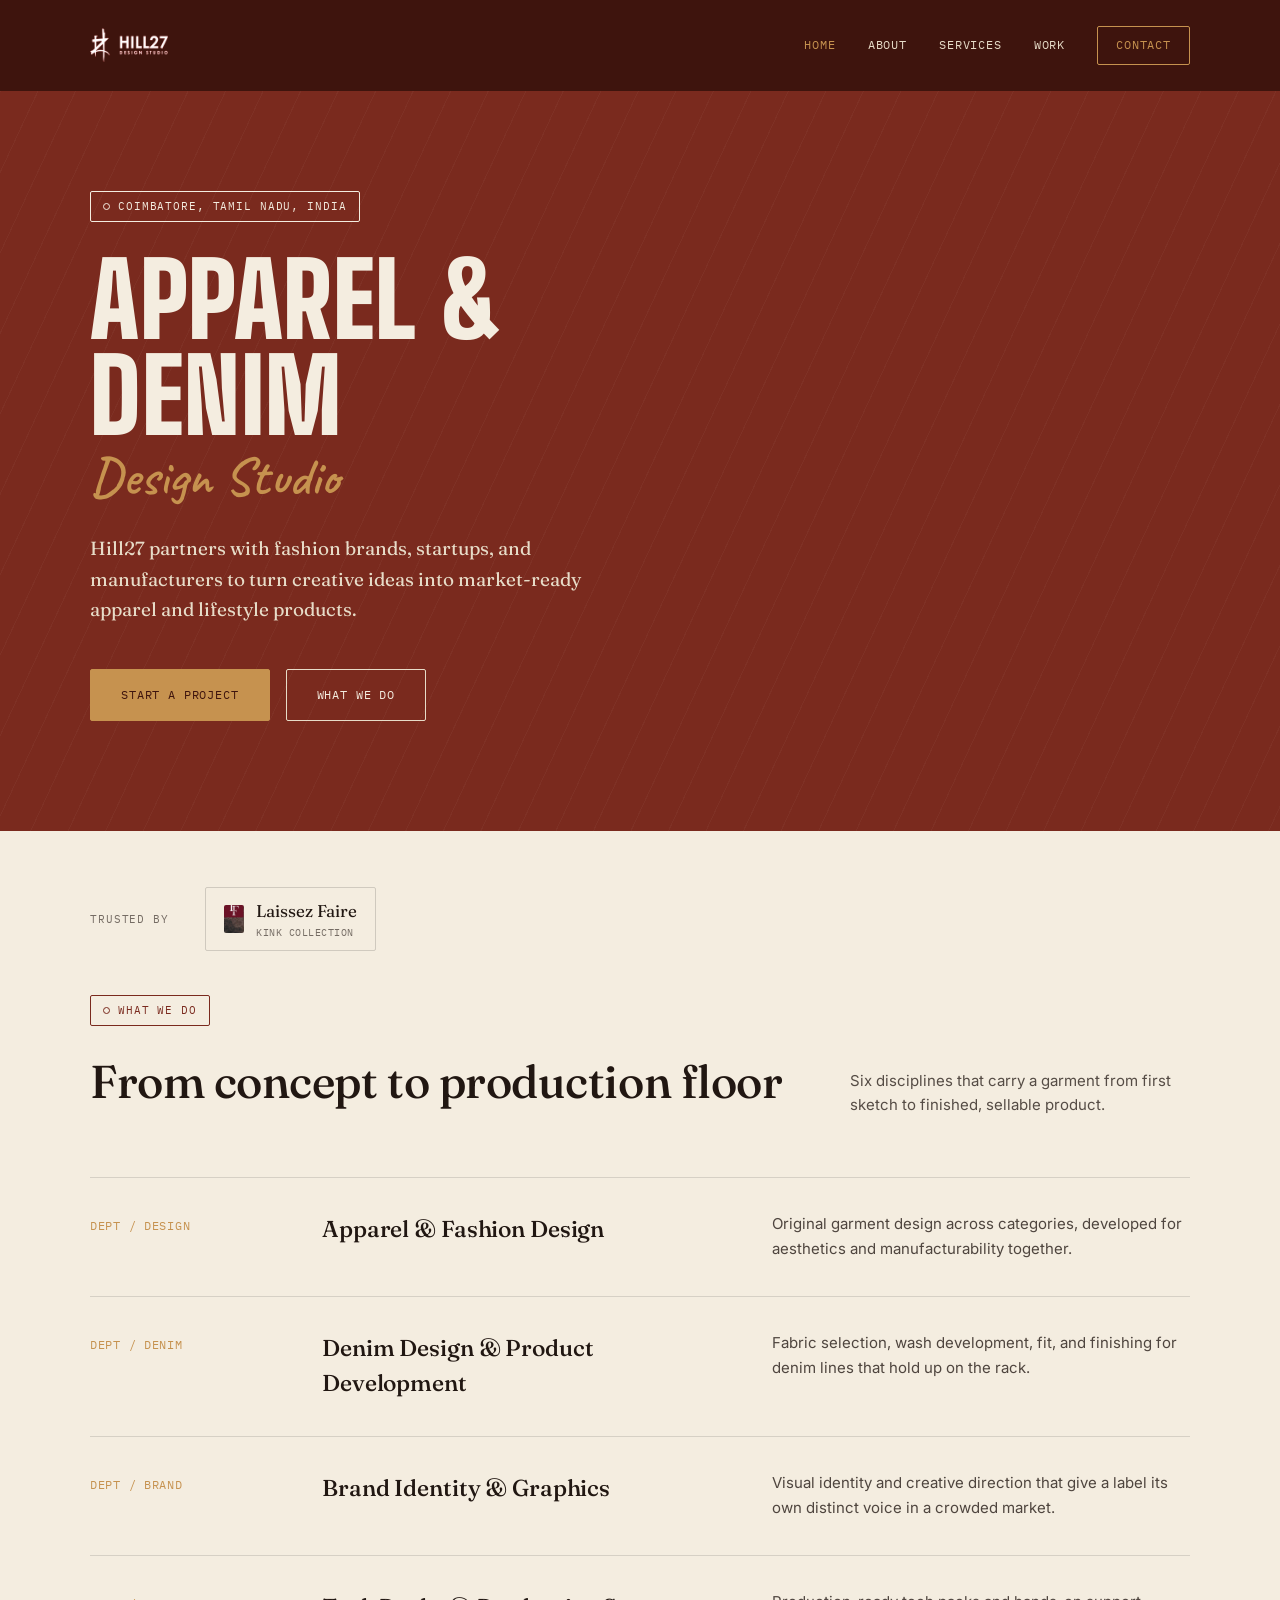
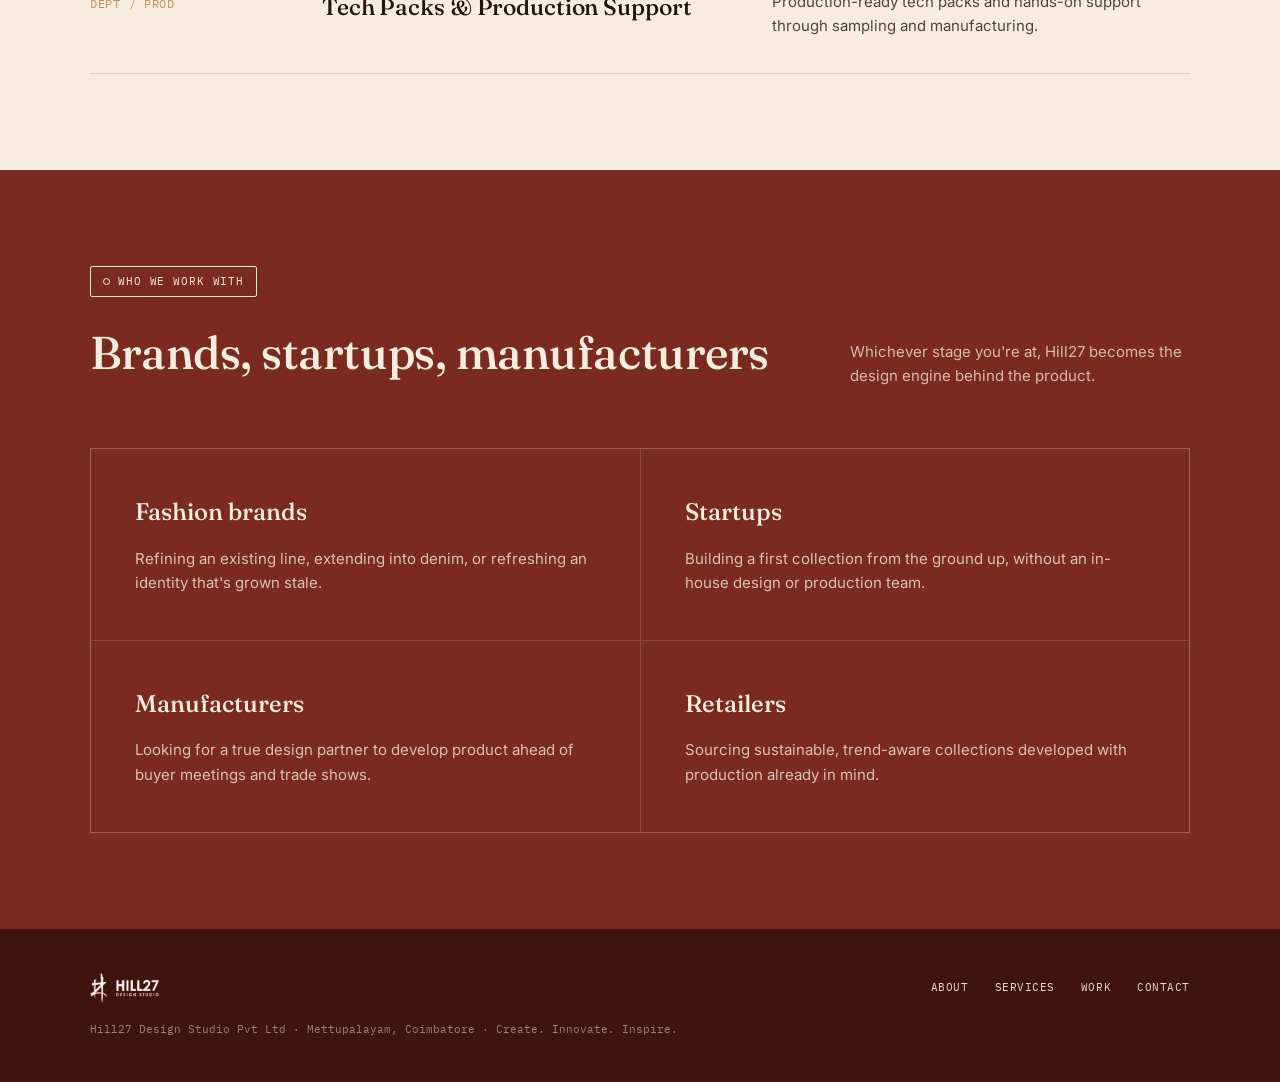
==== commit aeb6352d: "Add files via upload" ====
--- a/index.html
+++ b/index.html
@@ -10,11 +10,12 @@
 
 <header>
   <div class="wrap header-row">
-    <a href="index.html" class="mark">HILL<span class="num">27</span></a>
+    <a href="index.html" class="mark"><img src="logo-header.png" alt="Hill27 Design Studio"></a>
     <nav>
       <a href="index.html" class="active">Home</a>
       <a href="about.html">About</a>
       <a href="services.html">Services</a>
+      <a href="work.html">Work</a>
       <a href="contact.html" class="cta">Contact</a>
     </nav>
   </div>
@@ -33,7 +34,22 @@
   </div>
 </section>
 
-<section class="on-cream">
+<section class="on-cream" style="padding-bottom:44px; padding-top:56px;">
+  <div class="wrap">
+    <div class="client-strip">
+      <span class="client-label">Trusted by</span>
+      <a href="work.html" class="client-badge">
+        <img src="client-lf-mark.png" alt="Laissez Faire">
+        <div>
+          <div class="name">Laissez Faire</div>
+          <div class="sub">Kink Collection</div>
+        </div>
+      </a>
+    </div>
+  </div>
+</section>
+
+<section class="on-cream" style="padding-top:0;">
   <div class="wrap">
     <div class="section-head">
       <div>
@@ -100,10 +116,11 @@
 <footer>
   <div class="wrap">
     <div class="footer-row">
-      <a href="index.html" class="mark">HILL<span class="num">27</span></a>
+      <a href="index.html" class="mark"><img src="logo-header.png" alt="Hill27 Design Studio"></a>
       <div class="footer-links">
         <a href="about.html">About</a>
         <a href="services.html">Services</a>
+      <a href="work.html">Work</a>
         <a href="contact.html">Contact</a>
       </div>
     </div>
--- a/style.css
+++ b/style.css
@@ -73,8 +73,12 @@
   letter-spacing:0.01em;
   color:var(--cream);
   text-transform:uppercase;
+  display:flex;
+  align-items:center;
 }
 .mark .num{ color:var(--gold); }
+.mark img{ height:34px; width:auto; display:block; }
+footer .mark img{ height:30px; }
 nav{ display:flex; gap:32px; align-items:center; }
 nav a{
   font-family:var(--mono);
@@ -285,6 +289,82 @@
   flex-shrink:0;
 }
 .info-line .val{ font-family:var(--serif); font-size:17px; text-align:right; }
+
+/* ===== Client strip ===== */
+.client-strip{
+  display:flex;
+  align-items:center;
+  gap:28px;
+  flex-wrap:wrap;
+}
+.client-strip .client-label{
+  font-family:var(--mono);
+  font-size:11px;
+  text-transform:uppercase;
+  letter-spacing:0.08em;
+  opacity:0.6;
+  margin-right:8px;
+}
+.client-badge{
+  display:flex;
+  align-items:center;
+  gap:12px;
+  padding:10px 18px;
+  border:1px solid rgba(0,0,0,0.15);
+  border-radius:2px;
+}
+.on-maroon .client-badge{ border-color:rgba(244,237,224,0.25); }
+.client-badge img{ height:28px; width:auto; border-radius:2px; }
+.client-badge .name{ font-family:var(--serif); font-size:17px; }
+.client-badge .sub{ font-family:var(--mono); font-size:10px; opacity:0.6; text-transform:uppercase; letter-spacing:0.05em; }
+
+/* ===== Work / case study gallery ===== */
+.work-grid{
+  display:grid;
+  grid-template-columns:repeat(3, 1fr);
+  gap:1px;
+  background:rgba(0,0,0,0.1);
+  border:1px solid rgba(0,0,0,0.1);
+}
+.work-item{
+  background:var(--cream);
+  display:flex;
+  flex-direction:column;
+}
+.work-item .thumb{
+  width:100%;
+  aspect-ratio:3/4;
+  object-fit:cover;
+  display:block;
+}
+.work-item .caption{
+  padding:20px 22px 24px;
+}
+.work-item .caption .code{
+  font-family:var(--mono);
+  font-size:11px;
+  color:var(--gold);
+  letter-spacing:0.06em;
+  text-transform:uppercase;
+}
+.work-item h3{
+  font-family:var(--serif);
+  font-weight:500;
+  font-size:20px;
+  margin-top:6px;
+}
+.work-item p{
+  font-size:13px;
+  opacity:0.7;
+  margin-top:6px;
+  line-height:1.5;
+}
+@media (max-width:820px){
+  .work-grid{ grid-template-columns:repeat(2,1fr); }
+}
+@media (max-width:560px){
+  .work-grid{ grid-template-columns:1fr; }
+}
 
 /* ===== Footer ===== */
 footer{ background:var(--maroon-darker); color:var(--cream-dim); padding:44px 0; }
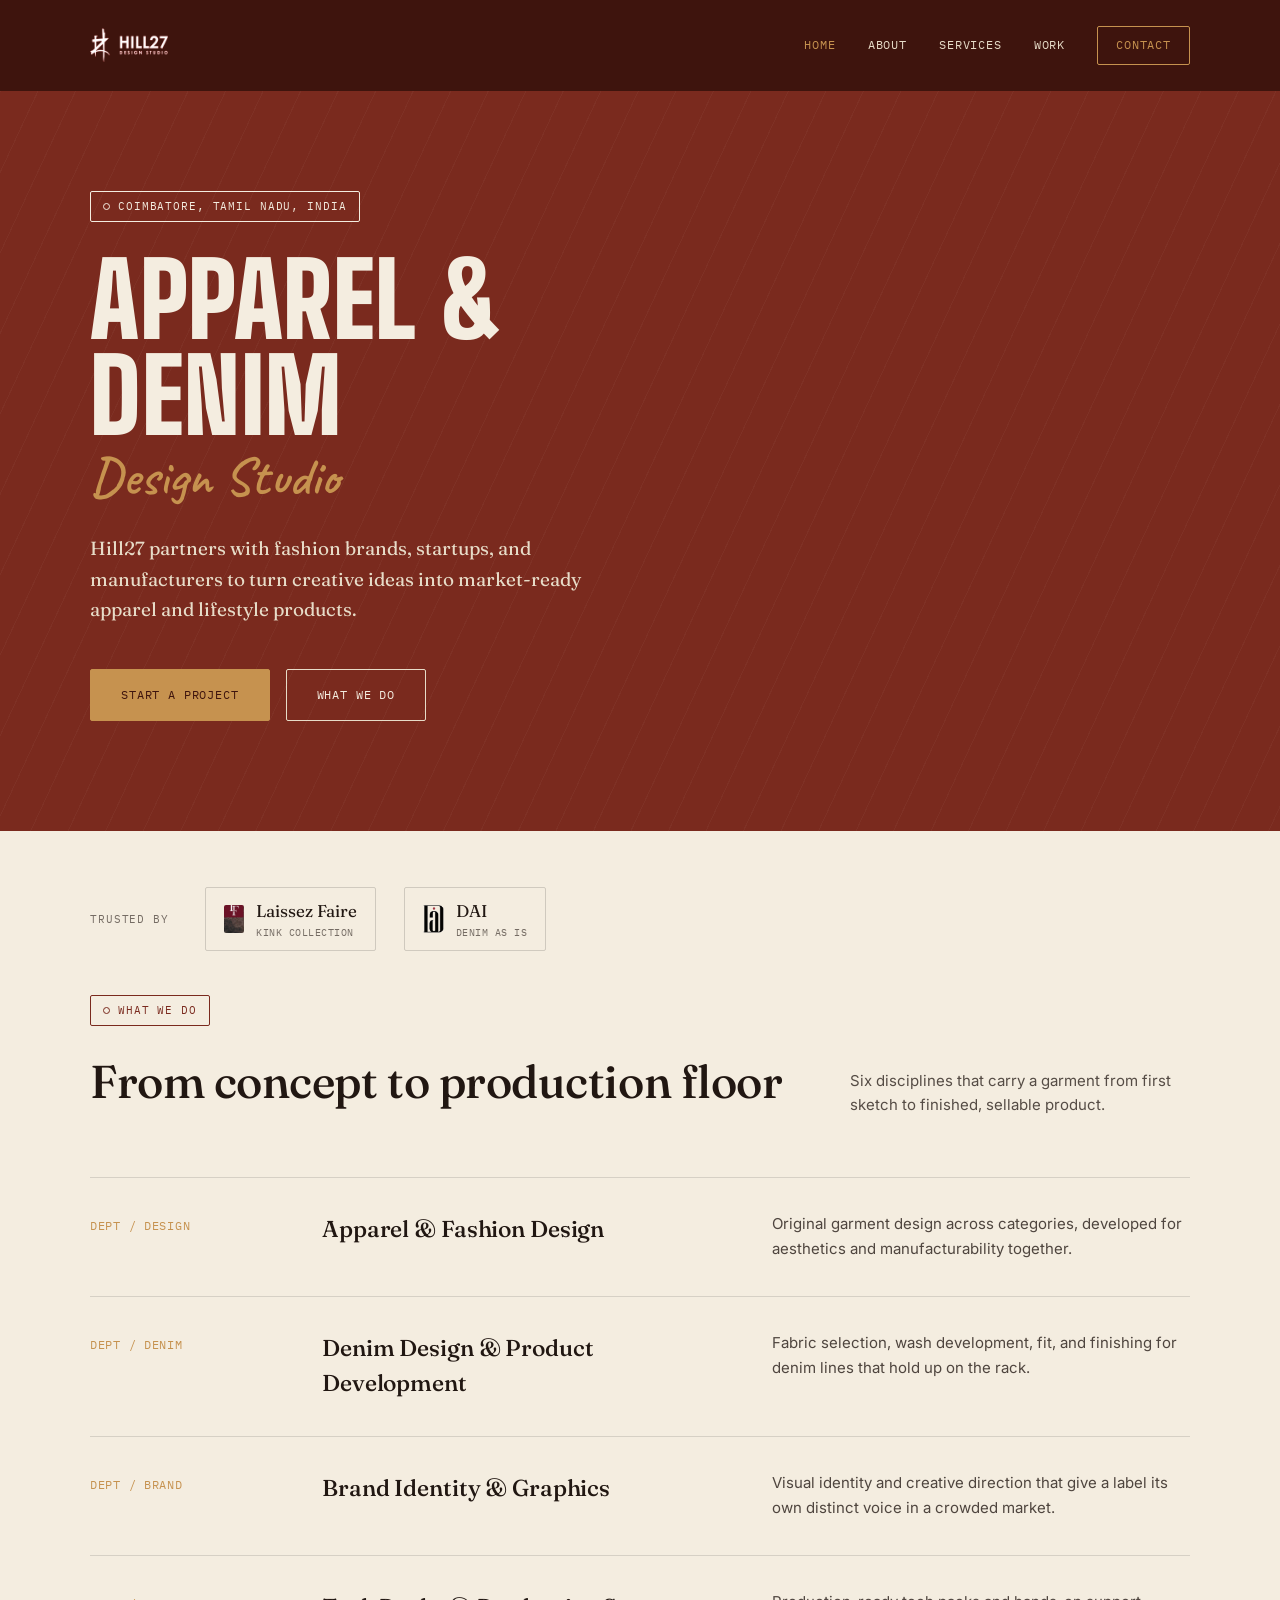
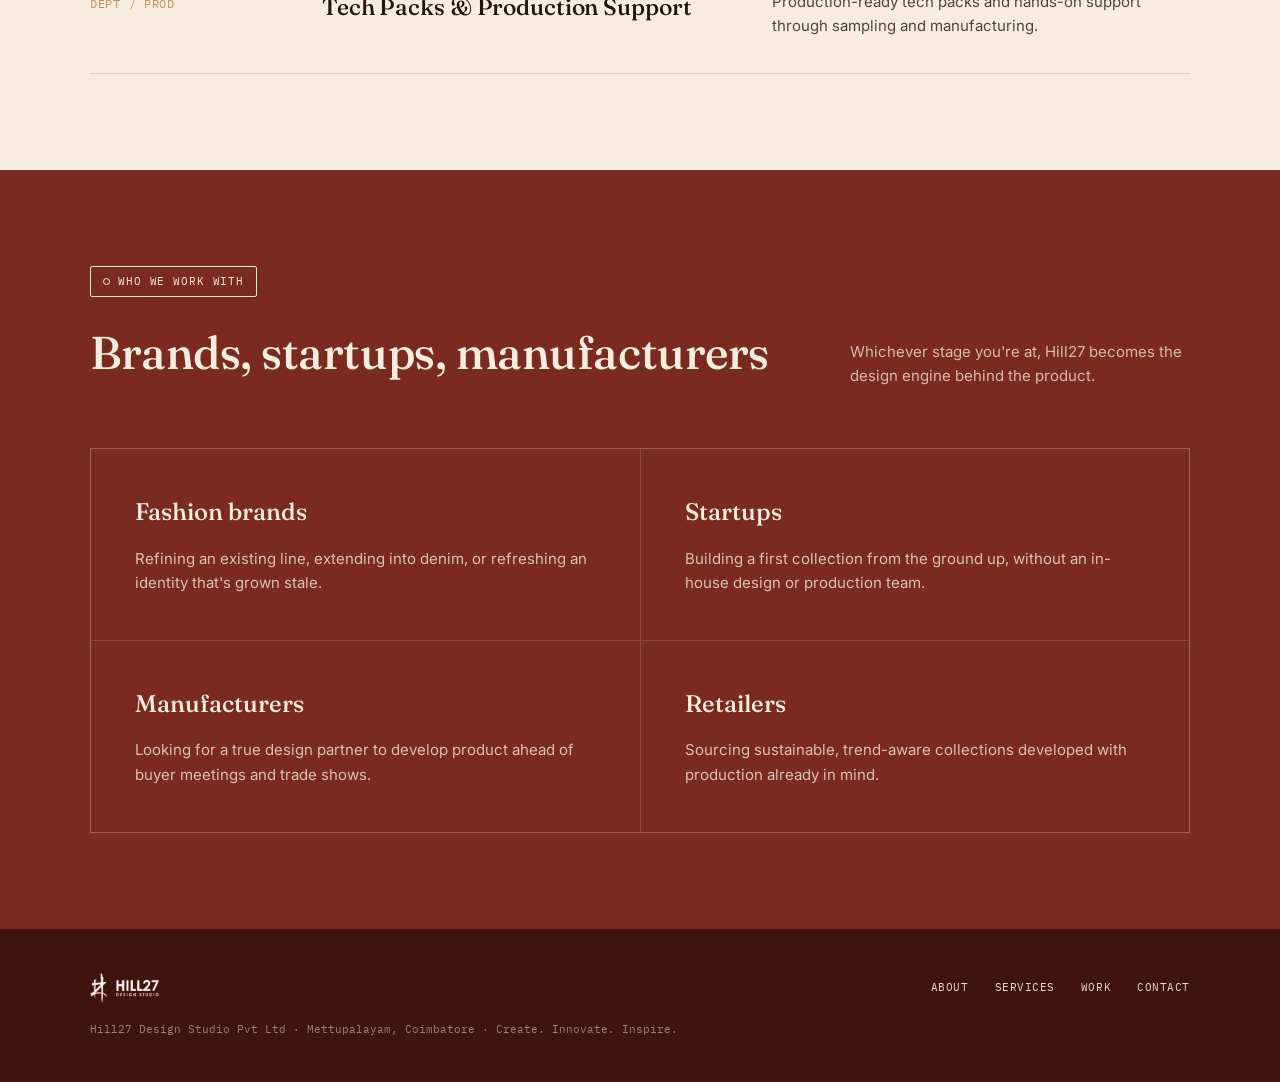
==== commit 53518bed: "Add files via upload" ====
--- a/index.html
+++ b/index.html
@@ -43,6 +43,13 @@
         <div>
           <div class="name">Laissez Faire</div>
           <div class="sub">Kink Collection</div>
+        </div>
+      </a>
+      <a href="work.html" class="client-badge">
+        <img src="client-dai-mark.png" alt="DAI — Denim As Is">
+        <div>
+          <div class="name">DAI</div>
+          <div class="sub">Denim As Is</div>
         </div>
       </a>
     </div>
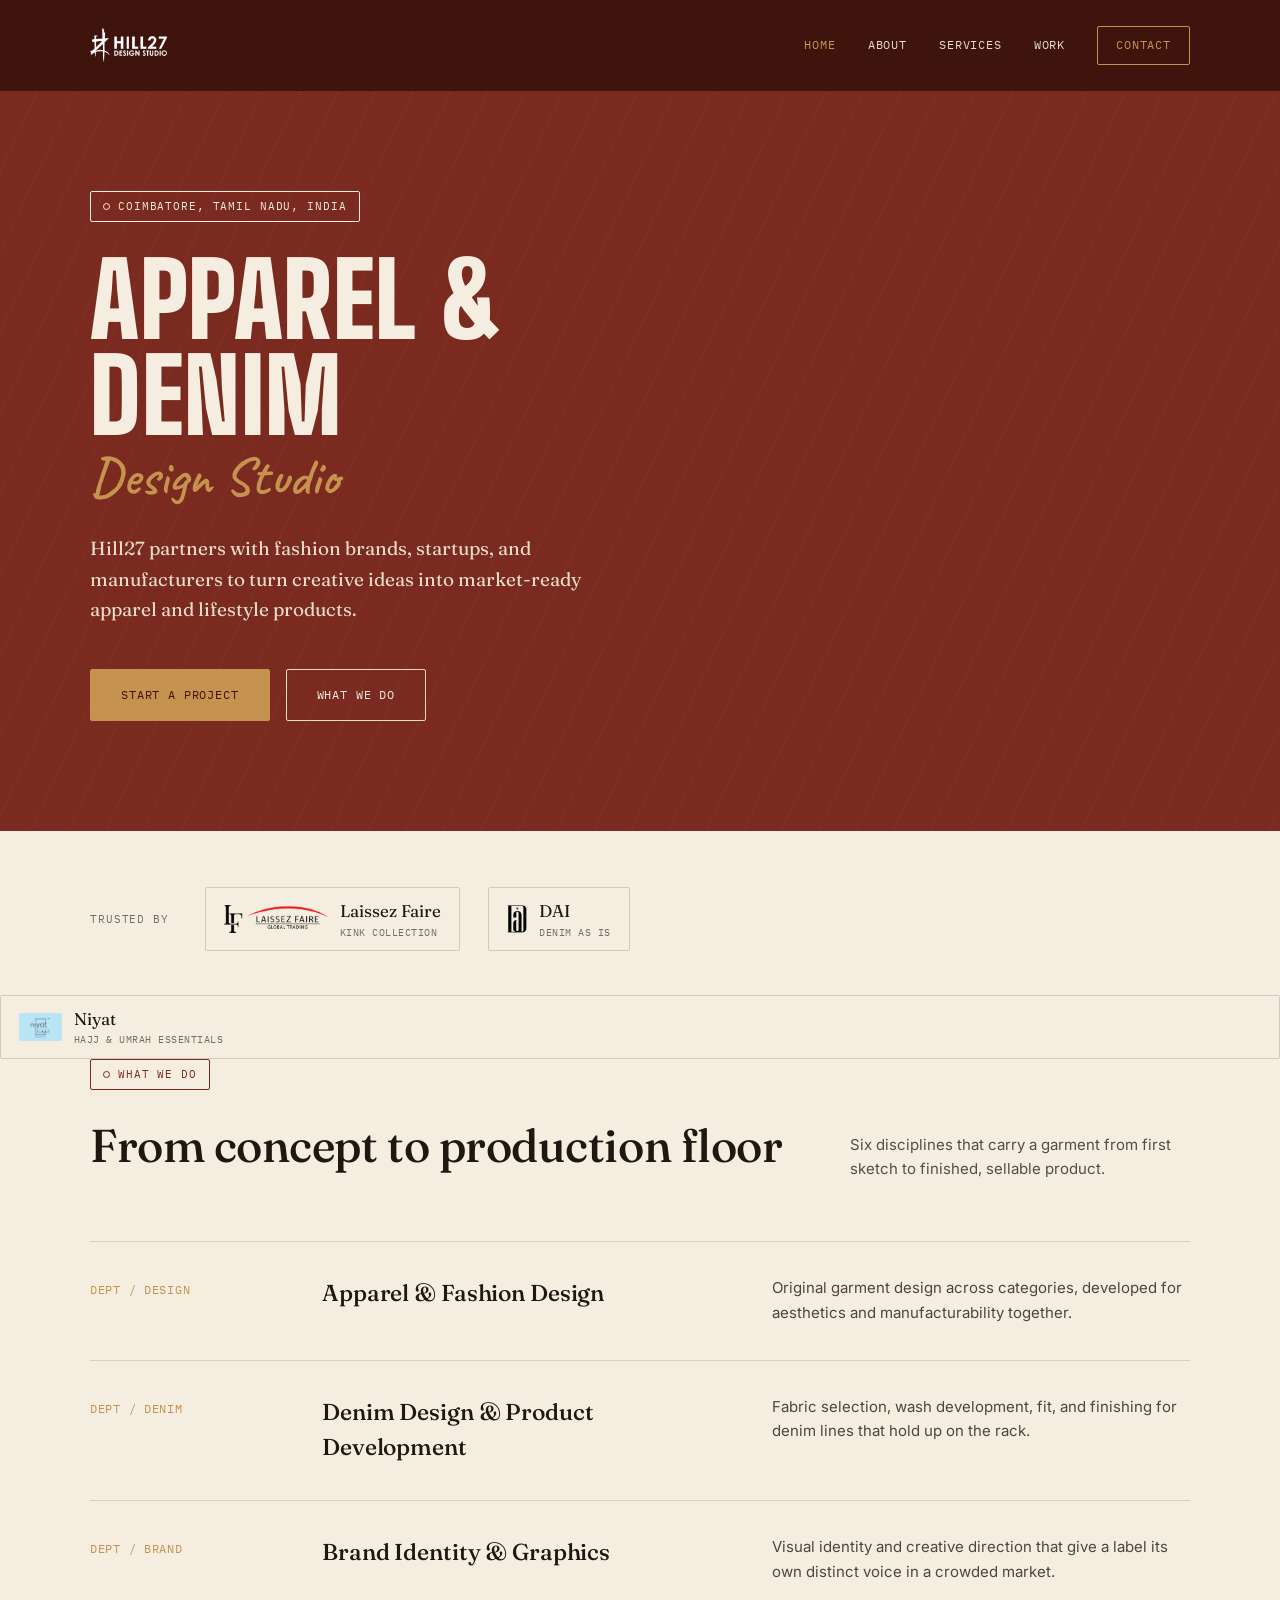
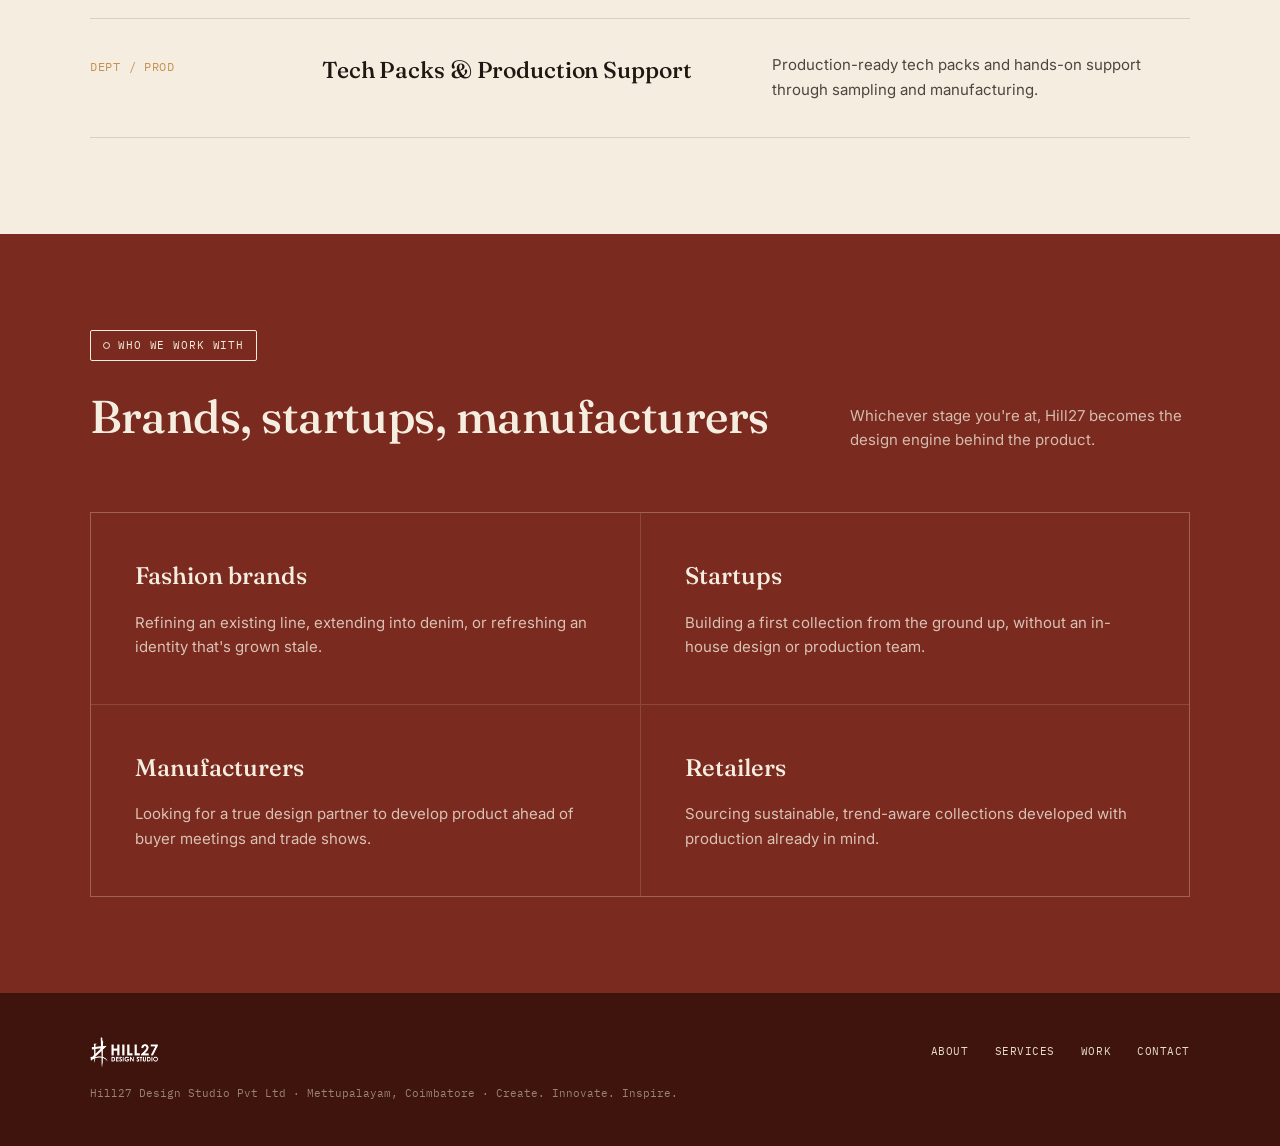
==== commit 5d65309a: "Update index.html" ====
--- a/index.html
+++ b/index.html
@@ -55,6 +55,13 @@
     </div>
   </div>
 </section>
+  <a href="work.html" class="client-badge">
+        <img src="client-niyat-mark.jpeg" alt="Niyat">
+        <div>
+          <div class="name">Niyat</div>
+          <div class="sub">Hajj &amp; Umrah Essentials</div>
+        </div>
+      </a>
 
 <section class="on-cream" style="padding-top:0;">
   <div class="wrap">
--- a/style.css
+++ b/style.css
@@ -318,6 +318,21 @@
 .client-badge .name{ font-family:var(--serif); font-size:17px; }
 .client-badge .sub{ font-family:var(--mono); font-size:10px; opacity:0.6; text-transform:uppercase; letter-spacing:0.05em; }
 
+/* Tab-trigger variant of client-badge (buttons) */
+button.client-badge{
+  background:transparent;
+  cursor:pointer;
+  font-family:inherit;
+  color:inherit;
+  transition:border-color .15s ease, background .15s ease;
+}
+button.client-badge:hover{ border-color:var(--maroon); }
+button.client-badge.active{
+  border-color:var(--maroon);
+  background:rgba(122,42,30,0.06);
+}
+button.client-badge.active .name{ color:var(--maroon); }
+
 /* ===== Work / case study gallery ===== */
 .work-grid{
   display:grid;
